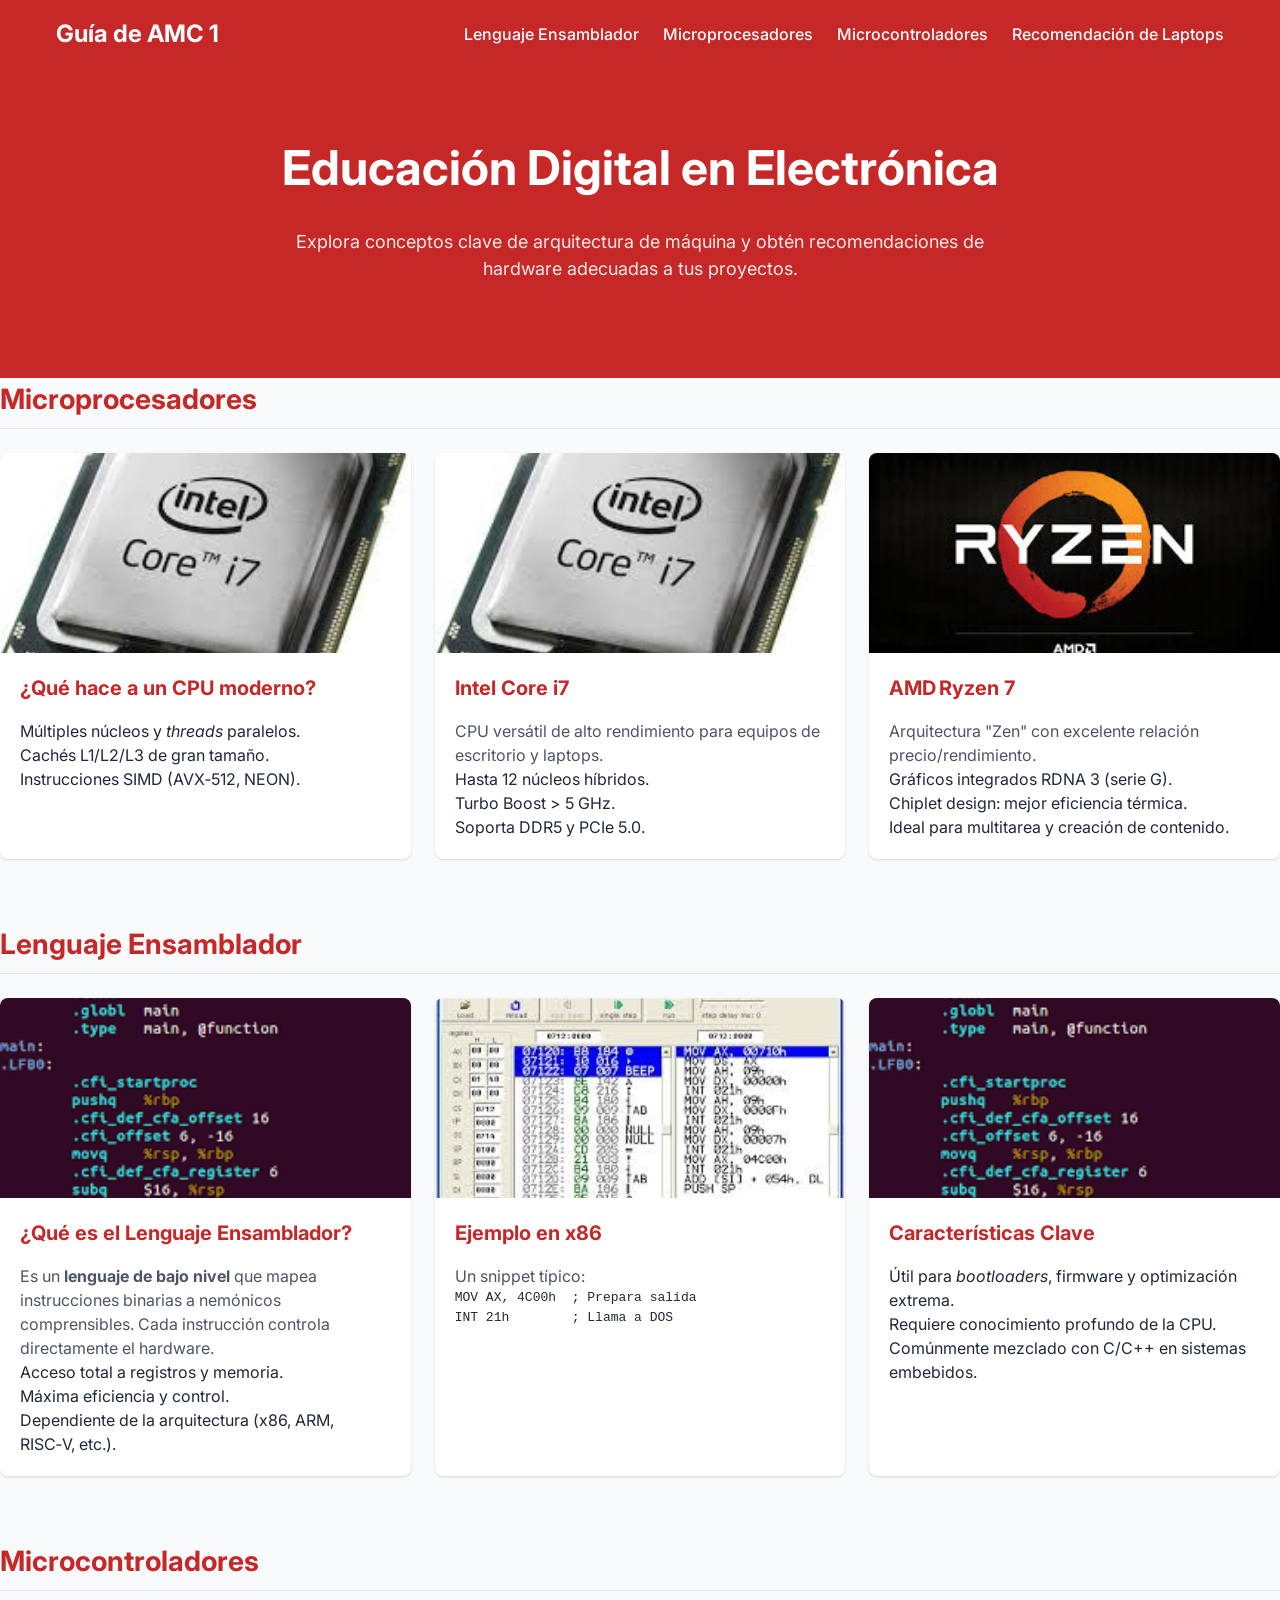
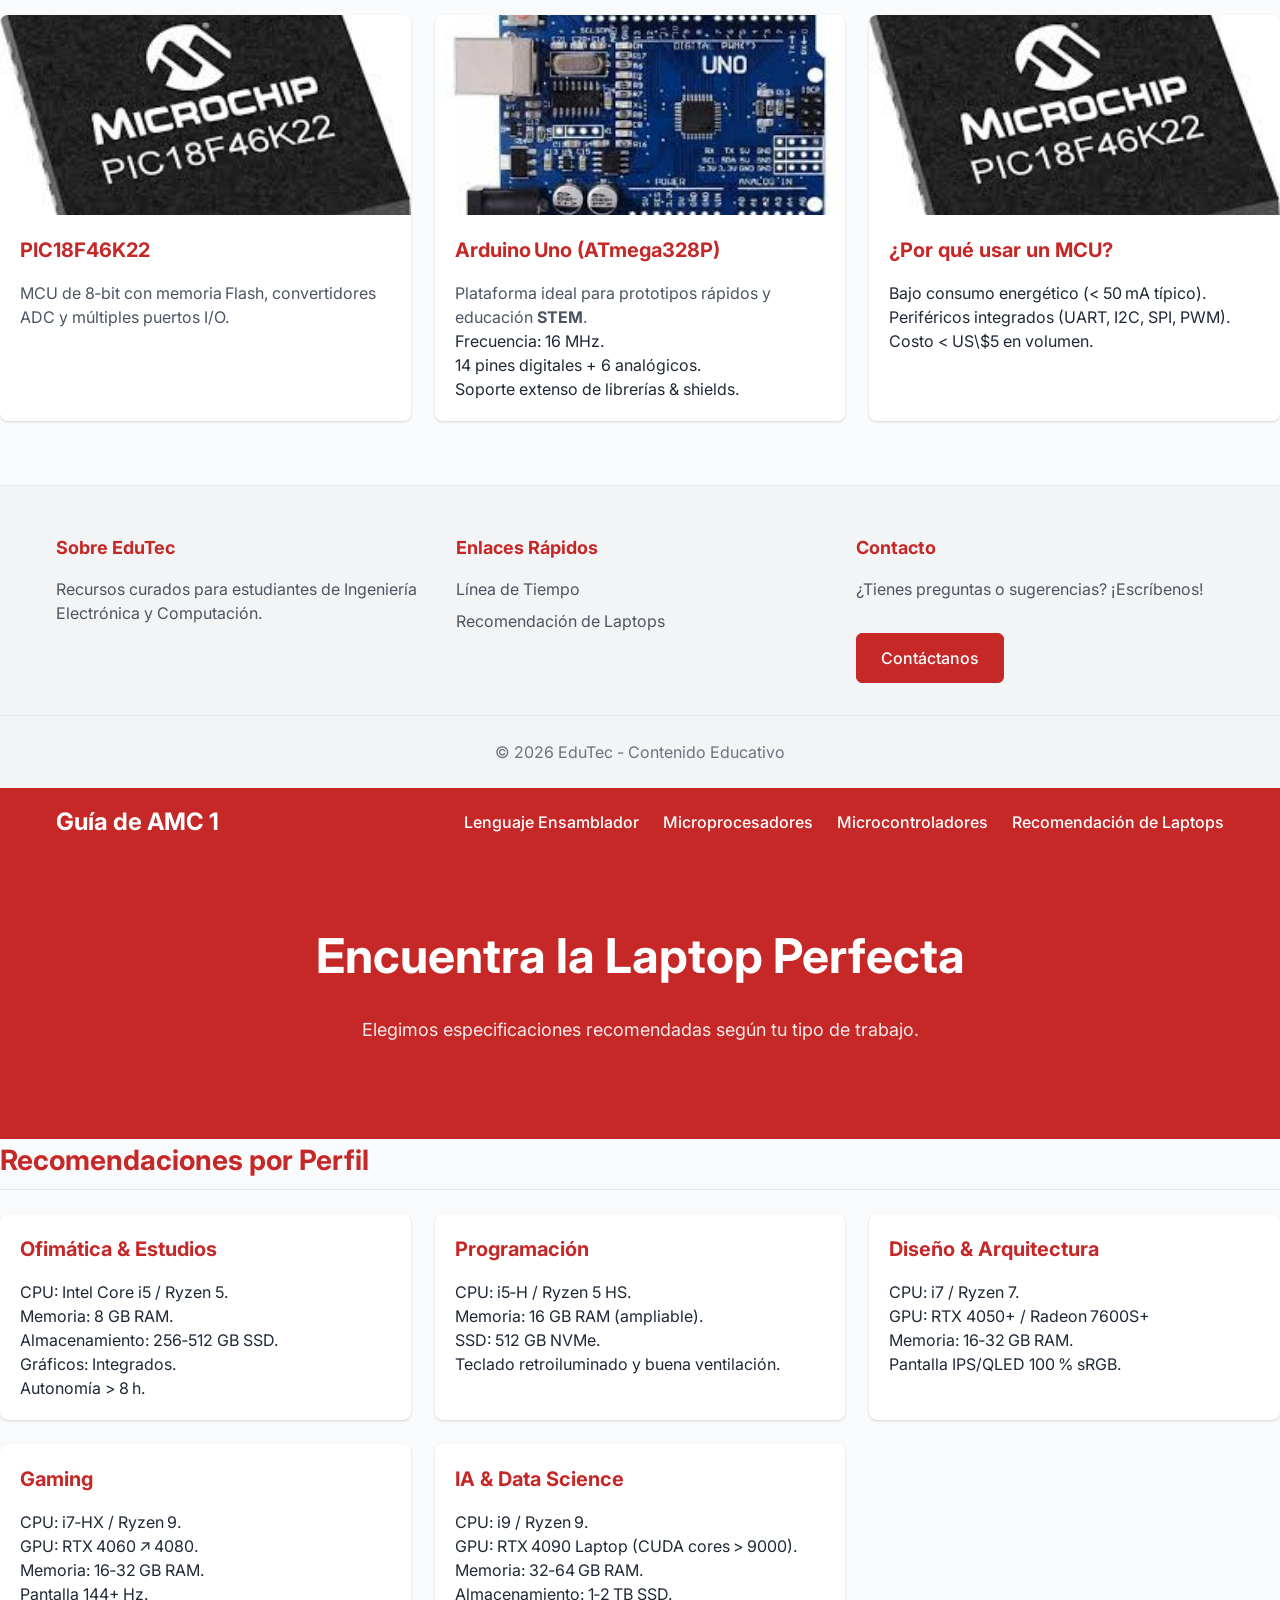
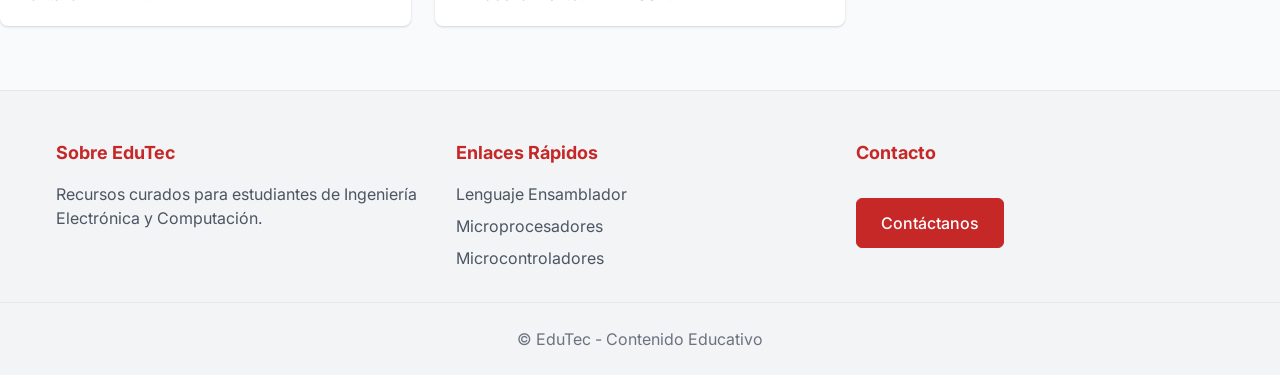
==== index.html @ 2ae64b50 "first commit" ====
<!-- FILE: index.html -->
<!DOCTYPE html>
<html lang="es">

<head>
    <meta charset="UTF-8">
    <meta name="viewport" content="width=device-width, initial-scale=1.0">
    <title>Guía de AMC 1</title>
    <link rel="stylesheet" href="styles.css">
    <link href="https://fonts.googleapis.com/css2?family=Inter:wght@400;500;600;700&display=swap" rel="stylesheet">
</head>

<body>
    <!-- Header -->
    <header id="header" class="header">
        <div class="container header-container">
            <a href="index.html" class="logo">Guía de AMC 1</a>
            <nav class="desktop-menu">
                <a href="#ensamblador" class="nav-link">Lenguaje Ensamblador</a>
                <a href="#microprocesadores" class="nav-link">Microprocesadores</a>
                <a href="#microcontroladores" class="nav-link">Microcontroladores</a>
                <a href="laptops.html" class="nav-link">Recomendación de Laptops</a>
            </nav>
            <button id="mobile-menu-btn" class="mobile-menu-btn" aria-label="Menú móvil">
                <svg width="24" height="24" viewBox="0 0 24 24" fill="none" stroke="currentColor" stroke-width="2"
                    stroke-linecap="round" stroke-linejoin="round">
                    <line x1="4" x2="20" y1="12" y2="12"></line>
                    <line x1="4" x2="20" y1="6" y2="6"></line>
                    <line x1="4" x2="20" y1="18" y2="18"></line>
                </svg>
            </button>
        </div>
        <div id="mobile-menu" class="mobile-menu">
            <a href="#ensamblador" class="mobile-nav-link">Lenguaje Ensamblador</a>
            <a href="#microprocesadores" class="mobile-nav-link">Microprocesadores</a>
            <a href="#microcontroladores" class="mobile-nav-link">Microcontroladores</a>
            <a href="laptops.html" class="mobile-nav-link">Recomendación de Laptops</a>
        </div>
    </header>

    <!-- Hero Section -->
    <section class="hero">
        <div class="hero-overlay"></div>
        <div class="container hero-content">
            <h1>Educación Digital en Electrónica</h1>
            <p>Explora conceptos clave de arquitectura de máquina y obtén recomendaciones de hardware adecuadas a tus
                proyectos.</p>
        </div>
    </section>
    
    <!-- Microprocesadores -->
    <section id="microprocesadores" class="category-section">
        <h2>Microprocesadores</h2>
        <div class="cards-grid">
            <!-- Características generales -->
            <div class="card" data-aos="fade-up">
                <div class="card-image">
                    <img src="images/inteli7.jpg" alt="Características CPU">
                </div>
                <div class="card-header">
                    <h3>¿Qué hace a un CPU moderno?</h3>
                </div>
                <div class="card-content">
                    <ul>
                        <li>Múltiples núcleos y <em>threads</em> paralelos.</li>
                        <li>Cachés L1/L2/L3 de gran tamaño.</li>
                        <li>Instrucciones SIMD (AVX‑512, NEON).</li>
                    </ul>
                </div>
            </div>
            <div class="card" data-aos="fade-up">
                <div class="card-image">
                    <img src="images/inteli7.jpg" alt="Microprocesador Intel">
                </div>
                <div class="card-header">
                    <h3>Intel Core i7</h3>
                </div>
                <div class="card-content">
                    <p>CPU versátil de alto rendimiento para equipos de escritorio y laptops.</p>
                    <ul>
                        <li>Hasta 12 núcleos híbridos.</li>
                        <li>Turbo Boost > 5&nbsp;GHz.</li>
                        <li>Soporta DDR5 y PCIe&nbsp;5.0.</li>
                    </ul>
                </div>
            </div>
            <div class="card" data-aos="fade-up">
                <div class="card-image">
                    <img src="images/amd.jpg" alt="Microprocesador AMD">
                </div>
                <div class="card-header">
                    <h3>AMD Ryzen 7</h3>
                </div>
                <div class="card-content">
                    <p>Arquitectura "Zen" con excelente relación precio/rendimiento.</p>
                    <ul>
                        <li>Gráficos integrados RDNA 3 (serie&nbsp;G).</li>
                        <li>Chiplet design: mejor eficiencia térmica.</li>
                        <li>Ideal para multitarea y creación de contenido.</li>
                    </ul>
                </div>
            </div>
        </div>
    </section>


    <!-- Lenguaje Ensamblador -->
    <section id="ensamblador" class="category-section">
        <h2>Lenguaje Ensamblador</h2>
        <div class="cards-grid">
            <!-- Definición -->
            <div class="card" data-aos="fade-up">
                <div class="card-image">
                    <img src="images/codigo.png" alt="Código ensamblador">
                </div>
                <div class="card-header">
                    <h3>¿Qué es el Lenguaje Ensamblador?</h3>
                </div>
                <div class="card-content">
                    <p>Es un <strong>lenguaje de bajo nivel</strong> que mapea instrucciones binarias a nemónicos
                        comprensibles. Cada instrucción controla directamente el hardware.</p>
                    <ul>
                        <li>Acceso total a registros y memoria.</li>
                        <li>Máxima eficiencia y control.</li>
                        <li>Dependiente de la arquitectura (x86, ARM, RISC‑V, etc.).</li>
                    </ul>
                </div>
            </div>

            <!-- Ejemplo -->
            <div class="card" data-aos="fade-up">
                <div class="card-image">
                    <img src="images/depurador.jpg" alt="Depurador ensamblador">
                </div>
                <div class="card-header">
                    <h3>Ejemplo en x86</h3>
                </div>
                <div class="card-content">
                    <p>Un snippet típico:</p>
                    <pre>
MOV AX, 4C00h  ; Prepara salida
INT 21h        ; Llama a DOS
                    </pre>
                </div>
            </div>

            <!-- Características clave -->
            <div class="card" data-aos="fade-up">
                <div class="card-image">
                    <img src="images/codigo.png" alt="Características ensamblador">
                </div>
                <div class="card-header">
                    <h3>Características Clave</h3>
                </div>
                <div class="card-content">
                    <ul>
                        <li>Útil para <em>bootloaders</em>, firmware y optimización extrema.</li>
                        <li>Requiere conocimiento profundo de la CPU.</li>
                        <li>Comúnmente mezclado con C/C++ en sistemas embebidos.</li>
                    </ul>
                </div>
            </div>
        </div>
    </section>

    <!-- Microcontroladores -->
    <section id="microcontroladores" class="category-section">
        <h2>Microcontroladores</h2>
        <div class="cards-grid">
            <div class="card" data-aos="fade-up">
                <div class="card-image">
                    <img src="images/micro.jpg" alt="Microcontrolador PIC">
                </div>
                <div class="card-header">
                    <h3>PIC18F46K22</h3>
                </div>
                <div class="card-content">
                    <p>MCU de 8‑bit con memoria Flash, convertidores ADC y múltiples puertos I/O.</p>
                </div>
            </div>
            <div class="card" data-aos="fade-up">
                <div class="card-image">
                    <img src="images/arduino.jpg" alt="Arduino Uno">
                </div>
                <div class="card-header">
                    <h3>Arduino Uno (ATmega328P)</h3>
                </div>
                <div class="card-content">
                    <p>Plataforma ideal para prototipos rápidos y educación <strong>STEM</strong>.</p>
                    <ul>
                        <li>Frecuencia: 16&nbsp;MHz.</li>
                        <li>14 pines digitales + 6 analógicos.</li>
                        <li>Soporte extenso de librerías &amp; shields.</li>
                    </ul>
                </div>
            </div>
            <!-- Resumen de características -->
            <div class="card" data-aos="fade-up">
                <div class="card-image">
                    <img src="images/micro.jpg" alt="Características MCU">
                </div>
                <div class="card-header">
                    <h3>¿Por qué usar un MCU?</h3>
                </div>
                <div class="card-content">
                    <ul>
                        <li>Bajo consumo energético (&lt; 50 mA típico).</li>
                        <li>Periféricos integrados (UART, I2C, SPI, PWM).</li>
                        <li>Costo &lt; US\$5 en volumen.</li>
                    </ul>
                </div>
            </div>
        </div>
    </section>

    <!-- Footer -->
    <footer class="footer">
        <div class="container footer-grid">
            <div class="footer-column">
                <h3>Sobre EduTec</h3>
                <p>Recursos curados para estudiantes de Ingeniería Electrónica y Computación.</p>
            </div>
            <div class="footer-column">
                <h3>Enlaces Rápidos</h3>
                <ul>
                    <li><a href="timeline.html">Línea de Tiempo</a></li>
                    <li><a href="laptops.html">Recomendación de Laptops</a></li>
                </ul>
            </div>
            <div class="footer-column">
                <h3>Contacto</h3>
                <p>¿Tienes preguntas o sugerencias? ¡Escríbenos!</p>
                <a href="mailto:contacto@edutec.com" class="btn">Contáctanos</a>
            </div>
        </div>
        <div class="footer-bottom">
            <p>&copy; <span id="current-year"></span> EduTec - Contenido Educativo</p>
        </div>
    </footer>

    <script src="script.js"></script>
</body>

</html>

<!-- FILE: laptops.html -->
<!DOCTYPE html>
<html lang="es">

<head>
    <meta charset="UTF-8">
    <meta name="viewport" content="width=device-width, initial-scale=1.0">
    <title>Recomendación de Laptops</title>
    <link rel="stylesheet" href="styles.css">
    <link href="https://fonts.googleapis.com/css2?family=Inter:wght@400;500;600;700&display=swap" rel="stylesheet">
</head>

<body>
    <!-- Header reutilizado -->
    <header id="header" class="header">
        <div class="container header-container">
            <a href="index.html" class="logo">Guía de AMC 1</a>
            <nav class="desktop-menu">
                <a href="index.html#ensamblador" class="nav-link">Lenguaje Ensamblador</a>
                <a href="index.html#microprocesadores" class="nav-link">Microprocesadores</a>
                <a href="index.html#microcontroladores" class="nav-link">Microcontroladores</a>
                <a href="laptops.html" class="nav-link active">Recomendación de Laptops</a>
            </nav>
            <button id="mobile-menu-btn" class="mobile-menu-btn" aria-label="Menú móvil">
                <svg width="24" height="24" viewBox="0 0 24 24" fill="none" stroke="currentColor" stroke-width="2"
                    stroke-linecap="round" stroke-linejoin="round">
                    <line x1="4" x2="20" y1="12" y2="12"></line>
                    <line x1="4" x2="20" y1="6" y2="6"></line>
                    <line x1="4" x2="20" y1="18" y2="18"></line>
                </svg>
            </button>
        </div>
        <div id="mobile-menu" class="mobile-menu">
            <a href="index.html#ensamblador" class="mobile-nav-link">Lenguaje Ensamblador</a>
            <a href="index.html#microprocesadores" class="mobile-nav-link">Microprocesadores</a>
            <a href="index.html#microcontroladores" class="mobile-nav-link">Microcontroladores</a>
            <a href="laptops.html" class="mobile-nav-link active">Recomendación de Laptops</a>
        </div>
    </header>

    <!-- Hero -->
    <section class="hero hero-small">
        <div class="hero-overlay"></div>
        <div class="container hero-content">
            <h1>Encuentra la Laptop Perfecta</h1>
            <p>Elegimos especificaciones recomendadas según tu tipo de trabajo.</p>
        </div>
    </section>

    <!-- Recomendaciones -->
    <section id="laptops" class="category-section">
        <h2>Recomendaciones por Perfil</h2>
        <div class="cards-grid">
            <!-- Oficina / Estudiante -->
            <div class="card" data-aos="fade-up">
                <div class="card-header">
                    <h3>Ofimática &amp; Estudios</h3>
                </div>
                <div class="card-content">
                    <ul>
                        <li>CPU: Intel Core&nbsp;i5 / Ryzen&nbsp;5.</li>
                        <li>Memoria: 8&nbsp;GB RAM.</li>
                        <li>Almacenamiento: 256‑512&nbsp;GB SSD.</li>
                        <li>Gráficos: Integrados.</li>
                        <li>Autonomía > 8 h.</li>
                    </ul>
                </div>
            </div>

            <!-- Programación -->
            <div class="card" data-aos="fade-up">
                <div class="card-header">
                    <h3>Programación</h3>
                </div>
                <div class="card-content">
                    <ul>
                        <li>CPU: i5‑H / Ryzen&nbsp;5&nbsp;HS.</li>
                        <li>Memoria: 16&nbsp;GB RAM (ampliable).</li>
                        <li>SSD: 512&nbsp;GB NVMe.</li>
                        <li>Teclado retroiluminado y buena ventilación.</li>
                    </ul>
                </div>
            </div>

            <!-- Diseño Gráfico / Arquitectura -->
            <div class="card" data-aos="fade-up">
                <div class="card-header">
                    <h3>Diseño &amp; Arquitectura</h3>
                </div>
                <div class="card-content">
                    <ul>
                        <li>CPU: i7 / Ryzen&nbsp;7.</li>
                        <li>GPU: RTX&nbsp;4050+ / Radeon 7600S+</li>
                        <li>Memoria: 16‑32 GB RAM.</li>
                        <li>Pantalla IPS/QLED 100 % sRGB.</li>
                    </ul>
                </div>
            </div>

            <!-- Gaming -->
            <div class="card" data-aos="fade-up">
                <div class="card-header">
                    <h3>Gaming</h3>
                </div>
                <div class="card-content">
                    <ul>
                        <li>CPU: i7‑HX / Ryzen 9.</li>
                        <li>GPU: RTX 4060 ↗ 4080.</li>
                        <li>Memoria: 16‑32 GB RAM.</li>
                        <li>Pantalla 144+ Hz.</li>
                    </ul>
                </div>
            </div>

            <!-- IA &amp; Ciencia de Datos -->
            <div class="card" data-aos="fade-up">
                <div class="card-header">
                    <h3>IA &amp; Data Science</h3>
                </div>
                <div class="card-content">
                    <ul>
                        <li>CPU: i9 / Ryzen 9.</li>
                        <li>GPU: RTX 4090&nbsp;Laptop (CUDA&nbsp;cores > 9000).</li>
                        <li>Memoria: 32‑64 GB RAM.</li>
                        <li>Almacenamiento: 1‑2 TB SSD.</li>
                    </ul>
                </div>
            </div>
        </div>
    </section>

    <!-- Footer reutilizado -->
    <footer class="footer">
        <div class="container footer-grid">
            <div class="footer-column">
                <h3>Sobre EduTec</h3>
                <p>Recursos curados para estudiantes de Ingeniería Electrónica y Computación.</p>
            </div>
            <div class="footer-column">
                <h3>Enlaces Rápidos</h3>
                <ul>
                    <li><a href="index.html#ensamblador">Lenguaje Ensamblador</a></li>
                    <li><a href="index.html#microprocesadores">Microprocesadores</a></li>
                    <li><a href="index.html#microcontroladores">Microcontroladores</a></li>
                </ul>
            </div>
            <div class="footer-column">
                <h3>Contacto</h3>
                <a href="mailto:contacto@edutec.com" class="btn">Contáctanos</a>
            </div>
        </div>
        <div class="footer-bottom">
            <p>&copy; <span id="current-year"></span> EduTec - Contenido Educativo</p>
        </div>
    </footer>

    <script src="script.js"></script>
</body>

</html>
---- styles.css ----
/* Base Styles */
:root {
    --red-700: #c62828;
    --red-800: #991b1b;
    --red-600: #dc2626;
    --red-500: #ef4444;
    --red-50: #fef2f2;
    --gray-50: #f9fafb;
    --gray-100: #f3f4f6;
    --gray-200: #e5e7eb;
    --gray-300: #d1d5db;
    --gray-500: #6b7280;
    --gray-600: #4b5563;
    --gray-700: #374151;
    --gray-800: #1f2937;
    --white: #ffffff;
    --shadow-sm: 0 1px 2px 0 rgba(0, 0, 0, 0.05);
    --shadow: 0 1px 3px 0 rgba(0, 0, 0, 0.1), 0 1px 2px 0 rgba(0, 0, 0, 0.06);
    --shadow-md: 0 4px 6px -1px rgba(0, 0, 0, 0.1), 0 2px 4px -1px rgba(0, 0, 0, 0.06);
    --shadow-lg: 0 10px 15px -3px rgba(0, 0, 0, 0.1), 0 4px 6px -2px rgba(0, 0, 0, 0.05);
}

* {
    margin: 0;
    padding: 0;
    box-sizing: border-box;
}

html {
    scroll-behavior: smooth;
    scroll-padding-top: 70px;
}

body {
    font-family: 'Inter', sans-serif;
    line-height: 1.5;
    color: var(--gray-800);
    background-color: var(--gray-50);
}

img {
    max-width: 100%;
    height: auto;
}

a {
    text-decoration: none;
    color: inherit;
}

ul {
    list-style: none;
}

.container {
    width: 100%;
    max-width: 1200px;
    margin: 0 auto;
    padding: 0 1rem;
}

/* Header Styles */
.header {
    position: sticky;
    top: 0;
    z-index: 100;
    background-color: var(--red-700);
    color: var(--white);
    transition: all 0.3s ease;
}

.header.scrolled {
    background-color: rgba(255, 255, 255, 0.95);
    backdrop-filter: blur(8px);
    color: var(--red-700);
    box-shadow: var(--shadow-sm);
}

.header-container {
    display: flex;
    justify-content: space-between;
    align-items: center;
    padding: 1rem;
}

.logo {
    font-size: 1.5rem;
    font-weight: 700;
}

.desktop-menu {
    display: none;
}

.nav-link {
    margin-left: 1.5rem;
    font-weight: 500;
    transition: opacity 0.2s ease;
}

.nav-link:hover {
    opacity: 0.8;
    text-decoration: underline;
}

.mobile-menu-btn {
    background: none;
    border: none;
    color: inherit;
    cursor: pointer;
    padding: 0.5rem;
    display: flex;
    align-items: center;
    justify-content: center;
}

.mobile-menu {
    display: none;
    position: absolute;
    top: 100%;
    left: 0;
    right: 0;
    background-color: var(--white);
    box-shadow: var(--shadow-md);
    padding: 1rem;
    flex-direction: column;
}

.mobile-menu.active {
    display: flex;
}

.mobile-nav-link {
    color: var(--red-700);
    padding: 0.75rem 1rem;
    display: block;
    border-radius: 0.375rem;
    transition: background-color 0.2s ease;
}

.mobile-nav-link:hover {
    background-color: var(--red-50);
}

/* Hero Section */
.hero {
    position: relative;
    background-color: var(--red-700);
    color: var(--white);
    padding: 4rem 0;
    text-align: center;
}

.hero-overlay {
    position: absolute;
    top: 0;
    left: 0;
    right: 0;
    bottom: 0;
    background-image: url('https://upload.wikimedia.org/wikipedia/commons/5/5c/Assembler_programming.png');
    background-size: cover;
    background-position: center;
    opacity: 0.1;
}

.hero-content {
    position: relative;
    z-index: 1;
    max-width: 800px;
    margin: 0 auto;
    padding: 0 1rem;
}

.hero h1 {
    font-size: 2rem;
    margin-bottom: 1.5rem;
    font-weight: 700;
}

.hero p {
    font-size: 1.125rem;
    margin-bottom: 2rem;
    opacity: 0.9;
}

.btn {
    display: inline-block;
    background-color: rgba(255, 255, 255, 0.1);
    color: var(--white);
    border: 1px solid var(--white);
    padding: 0.75rem 1.5rem;
    border-radius: 0.375rem;
    font-weight: 500;
    transition: background-color 0.2s ease;
}

.btn:hover {
    background-color: rgba(255, 255, 255, 0.2);
}

/* Main Content */
.main-content {
    padding: 3rem 0;
}

.category-section {
    margin-bottom: 4rem;
    scroll-margin-top: 5rem;
}

.category-section h2 {
    font-size: 1.75rem;
    color: var(--red-700);
    margin-bottom: 1.5rem;
    padding-bottom: 0.5rem;
    border-bottom: 1px solid var(--gray-200);
}

.cards-grid {
    display: grid;
    grid-template-columns: 1fr;
    gap: 1.5rem;
}

.card {
    background-color: var(--white);
    border-radius: 0.5rem;
    overflow: hidden;
    box-shadow: var(--shadow);
    transition: box-shadow 0.3s ease, transform 0.3s ease;
    opacity: 0;
    transform: translateY(20px);
}

.card.visible {
    opacity: 1;
    transform: translateY(0);
}

.card:hover {
    box-shadow: var(--shadow-lg);
}

.card-image {
    position: relative;
    height: 200px;
    overflow: hidden;
}

.card-image img {
    width: 100%;
    height: 100%;
    object-fit: cover;
    transition: transform 0.3s ease;
}

.card:hover .card-image img {
    transform: scale(1.05);
}

.card-header {
    padding: 1.25rem 1.25rem 0.5rem;
}

.card-header h3 {
    font-size: 1.25rem;
    color: var(--red-700);
    margin: 0;
}

.card-content {
    padding: 0.5rem 1.25rem 1.25rem;
}

.card-content p {
    color: var(--gray-600);
    margin: 0;
}

/* Footer */
.footer {
    background-color: var(--gray-100);
    border-top: 1px solid var(--gray-200);
    padding: 3rem 0 1.5rem;
}

.footer-grid {
    display: grid;
    grid-template-columns: 1fr;
    gap: 2rem;
}

.footer-column h3 {
    font-size: 1.125rem;
    color: var(--red-700);
    margin-bottom: 1rem;
}

.footer-column p {
    color: var(--gray-600);
    margin-bottom: 1rem;
}

.footer-column ul {
    display: flex;
    flex-direction: column;
    gap: 0.5rem;
}

.footer-column ul a {
    color: var(--gray-600);
    transition: color 0.2s ease;
}

.footer-column ul a:hover {
    color: var(--red-700);
}

.footer-column .btn {
    background-color: var(--red-700);
    border-color: var(--red-700);
    color: var(--white);
    margin-top: 1rem;
}

.footer-column .btn:hover {
    background-color: var(--red-800);
}

.footer-bottom {
    margin-top: 2rem;
    padding-top: 1.5rem;
    border-top: 1px solid var(--gray-200);
    text-align: center;
    color: var(--gray-500);
}

/* Responsive Styles */
@media (min-width: 768px) {
    .desktop-menu {
        display: flex;
    }
    
    .mobile-menu-btn {
        display: none;
    }
    
    .hero h1 {
        font-size: 3rem;
    }
    
    .cards-grid {
        grid-template-columns: repeat(2, 1fr);
    }
    
    .footer-grid {
        grid-template-columns: repeat(3, 1fr);
    }
}

@media (min-width: 1024px) {
    .cards-grid {
        grid-template-columns: repeat(3, 1fr);
    }
}
---- styles.css ----
/* Base Styles */
:root {
    --red-700: #c62828;
    --red-800: #991b1b;
    --red-600: #dc2626;
    --red-500: #ef4444;
    --red-50: #fef2f2;
    --gray-50: #f9fafb;
    --gray-100: #f3f4f6;
    --gray-200: #e5e7eb;
    --gray-300: #d1d5db;
    --gray-500: #6b7280;
    --gray-600: #4b5563;
    --gray-700: #374151;
    --gray-800: #1f2937;
    --white: #ffffff;
    --shadow-sm: 0 1px 2px 0 rgba(0, 0, 0, 0.05);
    --shadow: 0 1px 3px 0 rgba(0, 0, 0, 0.1), 0 1px 2px 0 rgba(0, 0, 0, 0.06);
    --shadow-md: 0 4px 6px -1px rgba(0, 0, 0, 0.1), 0 2px 4px -1px rgba(0, 0, 0, 0.06);
    --shadow-lg: 0 10px 15px -3px rgba(0, 0, 0, 0.1), 0 4px 6px -2px rgba(0, 0, 0, 0.05);
}

* {
    margin: 0;
    padding: 0;
    box-sizing: border-box;
}

html {
    scroll-behavior: smooth;
    scroll-padding-top: 70px;
}

body {
    font-family: 'Inter', sans-serif;
    line-height: 1.5;
    color: var(--gray-800);
    background-color: var(--gray-50);
}

img {
    max-width: 100%;
    height: auto;
}

a {
    text-decoration: none;
    color: inherit;
}

ul {
    list-style: none;
}

.container {
    width: 100%;
    max-width: 1200px;
    margin: 0 auto;
    padding: 0 1rem;
}

/* Header Styles */
.header {
    position: sticky;
    top: 0;
    z-index: 100;
    background-color: var(--red-700);
    color: var(--white);
    transition: all 0.3s ease;
}

.header.scrolled {
    background-color: rgba(255, 255, 255, 0.95);
    backdrop-filter: blur(8px);
    color: var(--red-700);
    box-shadow: var(--shadow-sm);
}

.header-container {
    display: flex;
    justify-content: space-between;
    align-items: center;
    padding: 1rem;
}

.logo {
    font-size: 1.5rem;
    font-weight: 700;
}

.desktop-menu {
    display: none;
}

.nav-link {
    margin-left: 1.5rem;
    font-weight: 500;
    transition: opacity 0.2s ease;
}

.nav-link:hover {
    opacity: 0.8;
    text-decoration: underline;
}

.mobile-menu-btn {
    background: none;
    border: none;
    color: inherit;
    cursor: pointer;
    padding: 0.5rem;
    display: flex;
    align-items: center;
    justify-content: center;
}

.mobile-menu {
    display: none;
    position: absolute;
    top: 100%;
    left: 0;
    right: 0;
    background-color: var(--white);
    box-shadow: var(--shadow-md);
    padding: 1rem;
    flex-direction: column;
}

.mobile-menu.active {
    display: flex;
}

.mobile-nav-link {
    color: var(--red-700);
    padding: 0.75rem 1rem;
    display: block;
    border-radius: 0.375rem;
    transition: background-color 0.2s ease;
}

.mobile-nav-link:hover {
    background-color: var(--red-50);
}

/* Hero Section */
.hero {
    position: relative;
    background-color: var(--red-700);
    color: var(--white);
    padding: 4rem 0;
    text-align: center;
}

.hero-overlay {
    position: absolute;
    top: 0;
    left: 0;
    right: 0;
    bottom: 0;
    background-image: url('https://upload.wikimedia.org/wikipedia/commons/5/5c/Assembler_programming.png');
    background-size: cover;
    background-position: center;
    opacity: 0.1;
}

.hero-content {
    position: relative;
    z-index: 1;
    max-width: 800px;
    margin: 0 auto;
    padding: 0 1rem;
}

.hero h1 {
    font-size: 2rem;
    margin-bottom: 1.5rem;
    font-weight: 700;
}

.hero p {
    font-size: 1.125rem;
    margin-bottom: 2rem;
    opacity: 0.9;
}

.btn {
    display: inline-block;
    background-color: rgba(255, 255, 255, 0.1);
    color: var(--white);
    border: 1px solid var(--white);
    padding: 0.75rem 1.5rem;
    border-radius: 0.375rem;
    font-weight: 500;
    transition: background-color 0.2s ease;
}

.btn:hover {
    background-color: rgba(255, 255, 255, 0.2);
}

/* Main Content */
.main-content {
    padding: 3rem 0;
}

.category-section {
    margin-bottom: 4rem;
    scroll-margin-top: 5rem;
}

.category-section h2 {
    font-size: 1.75rem;
    color: var(--red-700);
    margin-bottom: 1.5rem;
    padding-bottom: 0.5rem;
    border-bottom: 1px solid var(--gray-200);
}

.cards-grid {
    display: grid;
    grid-template-columns: 1fr;
    gap: 1.5rem;
}

.card {
    background-color: var(--white);
    border-radius: 0.5rem;
    overflow: hidden;
    box-shadow: var(--shadow);
    transition: box-shadow 0.3s ease, transform 0.3s ease;
    opacity: 0;
    transform: translateY(20px);
}

.card.visible {
    opacity: 1;
    transform: translateY(0);
}

.card:hover {
    box-shadow: var(--shadow-lg);
}

.card-image {
    position: relative;
    height: 200px;
    overflow: hidden;
}

.card-image img {
    width: 100%;
    height: 100%;
    object-fit: cover;
    transition: transform 0.3s ease;
}

.card:hover .card-image img {
    transform: scale(1.05);
}

.card-header {
    padding: 1.25rem 1.25rem 0.5rem;
}

.card-header h3 {
    font-size: 1.25rem;
    color: var(--red-700);
    margin: 0;
}

.card-content {
    padding: 0.5rem 1.25rem 1.25rem;
}

.card-content p {
    color: var(--gray-600);
    margin: 0;
}

/* Footer */
.footer {
    background-color: var(--gray-100);
    border-top: 1px solid var(--gray-200);
    padding: 3rem 0 1.5rem;
}

.footer-grid {
    display: grid;
    grid-template-columns: 1fr;
    gap: 2rem;
}

.footer-column h3 {
    font-size: 1.125rem;
    color: var(--red-700);
    margin-bottom: 1rem;
}

.footer-column p {
    color: var(--gray-600);
    margin-bottom: 1rem;
}

.footer-column ul {
    display: flex;
    flex-direction: column;
    gap: 0.5rem;
}

.footer-column ul a {
    color: var(--gray-600);
    transition: color 0.2s ease;
}

.footer-column ul a:hover {
    color: var(--red-700);
}

.footer-column .btn {
    background-color: var(--red-700);
    border-color: var(--red-700);
    color: var(--white);
    margin-top: 1rem;
}

.footer-column .btn:hover {
    background-color: var(--red-800);
}

.footer-bottom {
    margin-top: 2rem;
    padding-top: 1.5rem;
    border-top: 1px solid var(--gray-200);
    text-align: center;
    color: var(--gray-500);
}

/* Responsive Styles */
@media (min-width: 768px) {
    .desktop-menu {
        display: flex;
    }
    
    .mobile-menu-btn {
        display: none;
    }
    
    .hero h1 {
        font-size: 3rem;
    }
    
    .cards-grid {
        grid-template-columns: repeat(2, 1fr);
    }
    
    .footer-grid {
        grid-template-columns: repeat(3, 1fr);
    }
}

@media (min-width: 1024px) {
    .cards-grid {
        grid-template-columns: repeat(3, 1fr);
    }
}
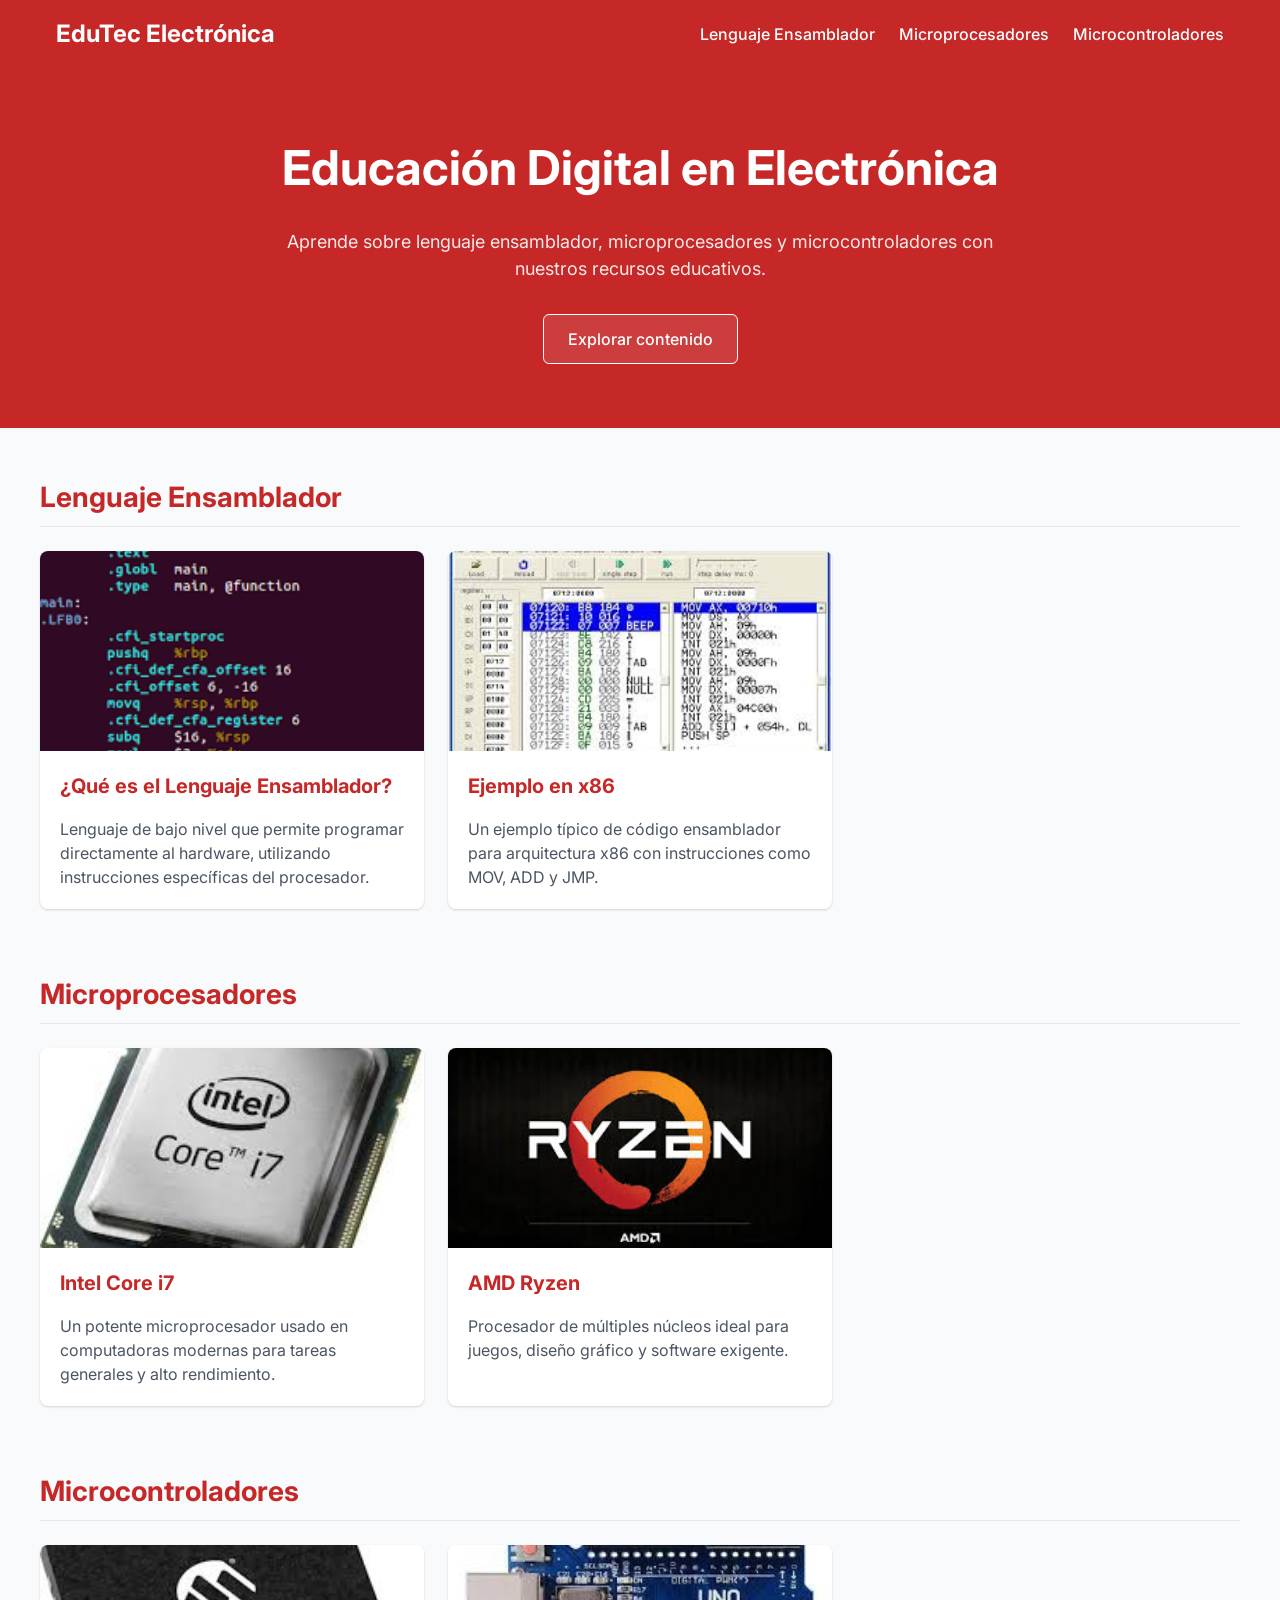
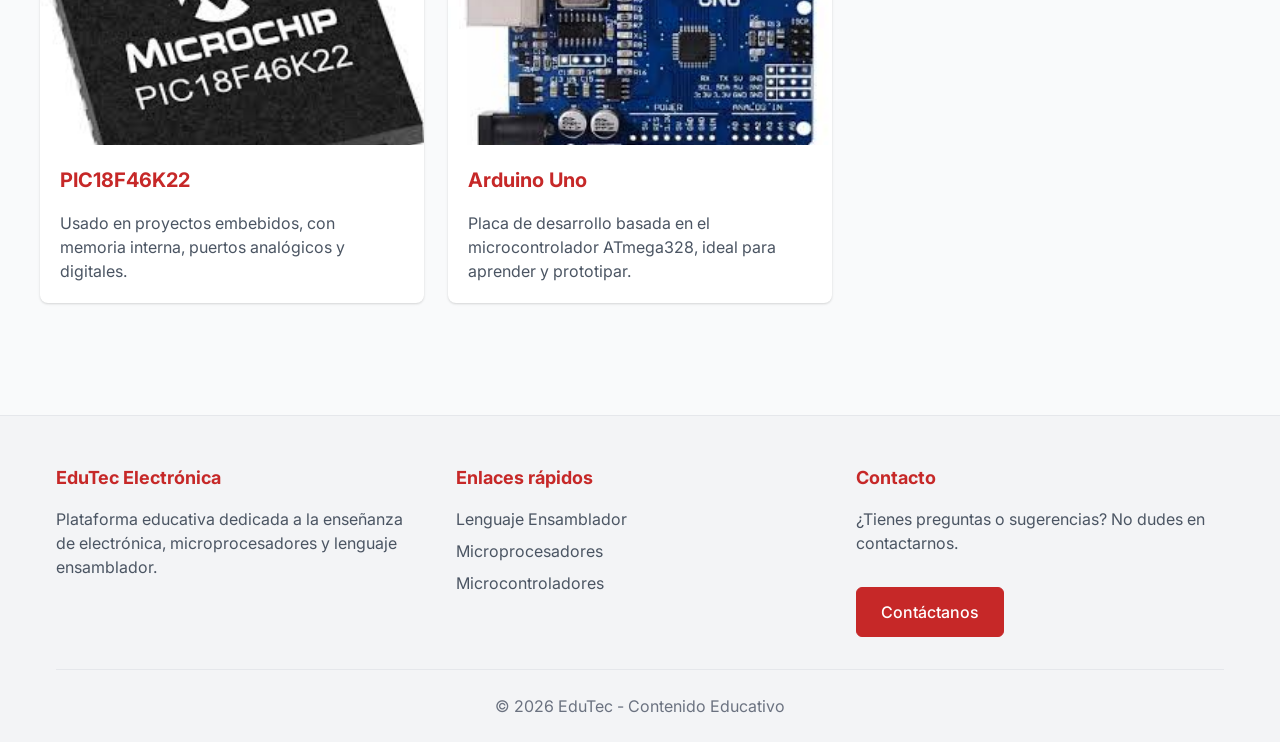
==== commit f5e841b4: "Primer commit en la rama kevin" ====
--- a/index.html
+++ b/index.html
@@ -1,29 +1,24 @@
-<!-- FILE: index.html -->
 <!DOCTYPE html>
 <html lang="es">
-
 <head>
     <meta charset="UTF-8">
     <meta name="viewport" content="width=device-width, initial-scale=1.0">
-    <title>Guía de AMC 1</title>
+    <title>EduTec Electrónica - Educación Digital</title>
     <link rel="stylesheet" href="styles.css">
     <link href="https://fonts.googleapis.com/css2?family=Inter:wght@400;500;600;700&display=swap" rel="stylesheet">
 </head>
-
 <body>
     <!-- Header -->
     <header id="header" class="header">
         <div class="container header-container">
-            <a href="index.html" class="logo">Guía de AMC 1</a>
+            <a href="index.html" class="logo">EduTec Electrónica</a>
             <nav class="desktop-menu">
                 <a href="#ensamblador" class="nav-link">Lenguaje Ensamblador</a>
-                <a href="#microprocesadores" class="nav-link">Microprocesadores</a>
+                <a href="timeline.html" class="nav-link">Microprocesadores</a>
                 <a href="#microcontroladores" class="nav-link">Microcontroladores</a>
-                <a href="laptops.html" class="nav-link">Recomendación de Laptops</a>
             </nav>
-            <button id="mobile-menu-btn" class="mobile-menu-btn" aria-label="Menú móvil">
-                <svg width="24" height="24" viewBox="0 0 24 24" fill="none" stroke="currentColor" stroke-width="2"
-                    stroke-linecap="round" stroke-linejoin="round">
+            <button id="mobile-menu-btn" class="mobile-menu-btn" aria-label="Menú de navegación">
+                <svg xmlns="http://www.w3.org/2000/svg" width="24" height="24" viewBox="0 0 24 24" fill="none" stroke="currentColor" stroke-width="2" stroke-linecap="round" stroke-linejoin="round">
                     <line x1="4" x2="20" y1="12" y2="12"></line>
                     <line x1="4" x2="20" y1="6" y2="6"></line>
                     <line x1="4" x2="20" y1="18" y2="18"></line>
@@ -34,7 +29,6 @@
             <a href="#ensamblador" class="mobile-nav-link">Lenguaje Ensamblador</a>
             <a href="#microprocesadores" class="mobile-nav-link">Microprocesadores</a>
             <a href="#microcontroladores" class="mobile-nav-link">Microcontroladores</a>
-            <a href="laptops.html" class="mobile-nav-link">Recomendación de Laptops</a>
         </div>
     </header>
 
@@ -43,363 +37,128 @@
         <div class="hero-overlay"></div>
         <div class="container hero-content">
             <h1>Educación Digital en Electrónica</h1>
-            <p>Explora conceptos clave de arquitectura de máquina y obtén recomendaciones de hardware adecuadas a tus
-                proyectos.</p>
-        </div>
-    </section>
-    
-    <!-- Microprocesadores -->
-    <section id="microprocesadores" class="category-section">
-        <h2>Microprocesadores</h2>
-        <div class="cards-grid">
-            <!-- Características generales -->
-            <div class="card" data-aos="fade-up">
-                <div class="card-image">
-                    <img src="images/inteli7.jpg" alt="Características CPU">
-                </div>
-                <div class="card-header">
-                    <h3>¿Qué hace a un CPU moderno?</h3>
-                </div>
-                <div class="card-content">
-                    <ul>
-                        <li>Múltiples núcleos y <em>threads</em> paralelos.</li>
-                        <li>Cachés L1/L2/L3 de gran tamaño.</li>
-                        <li>Instrucciones SIMD (AVX‑512, NEON).</li>
-                    </ul>
-                </div>
-            </div>
-            <div class="card" data-aos="fade-up">
-                <div class="card-image">
-                    <img src="images/inteli7.jpg" alt="Microprocesador Intel">
-                </div>
-                <div class="card-header">
-                    <h3>Intel Core i7</h3>
-                </div>
-                <div class="card-content">
-                    <p>CPU versátil de alto rendimiento para equipos de escritorio y laptops.</p>
-                    <ul>
-                        <li>Hasta 12 núcleos híbridos.</li>
-                        <li>Turbo Boost > 5&nbsp;GHz.</li>
-                        <li>Soporta DDR5 y PCIe&nbsp;5.0.</li>
-                    </ul>
-                </div>
-            </div>
-            <div class="card" data-aos="fade-up">
-                <div class="card-image">
-                    <img src="images/amd.jpg" alt="Microprocesador AMD">
-                </div>
-                <div class="card-header">
-                    <h3>AMD Ryzen 7</h3>
-                </div>
-                <div class="card-content">
-                    <p>Arquitectura "Zen" con excelente relación precio/rendimiento.</p>
-                    <ul>
-                        <li>Gráficos integrados RDNA 3 (serie&nbsp;G).</li>
-                        <li>Chiplet design: mejor eficiencia térmica.</li>
-                        <li>Ideal para multitarea y creación de contenido.</li>
-                    </ul>
-                </div>
-            </div>
+            <p>Aprende sobre lenguaje ensamblador, microprocesadores y microcontroladores con nuestros recursos educativos.</p>
+            <a href="#ensamblador" class="btn">Explorar contenido</a>
         </div>
     </section>
 
-
-    <!-- Lenguaje Ensamblador -->
-    <section id="ensamblador" class="category-section">
-        <h2>Lenguaje Ensamblador</h2>
-        <div class="cards-grid">
-            <!-- Definición -->
-            <div class="card" data-aos="fade-up">
-                <div class="card-image">
-                    <img src="images/codigo.png" alt="Código ensamblador">
+    <main class="container main-content">
+        <!-- Lenguaje Ensamblador Section -->
+        <section id="ensamblador" class="category-section">
+            <h2>Lenguaje Ensamblador</h2>
+            <div class="cards-grid">
+                <div class="card" data-aos="fade-up">
+                    <div class="card-image">
+                        <img src="images/codigo.png" alt="Código ensamblador">
+                    </div>
+                    <div class="card-header">
+                        <h3>¿Qué es el Lenguaje Ensamblador?</h3>
+                    </div>
+                    <div class="card-content">
+                        <p>Lenguaje de bajo nivel que permite programar directamente al hardware, utilizando instrucciones específicas del procesador.</p>
+                    </div>
                 </div>
-                <div class="card-header">
-                    <h3>¿Qué es el Lenguaje Ensamblador?</h3>
-                </div>
-                <div class="card-content">
-                    <p>Es un <strong>lenguaje de bajo nivel</strong> que mapea instrucciones binarias a nemónicos
-                        comprensibles. Cada instrucción controla directamente el hardware.</p>
-                    <ul>
-                        <li>Acceso total a registros y memoria.</li>
-                        <li>Máxima eficiencia y control.</li>
-                        <li>Dependiente de la arquitectura (x86, ARM, RISC‑V, etc.).</li>
-                    </ul>
+                <div class="card" data-aos="fade-up">
+                    <div class="card-image">
+                        <img src="images/depurador.jpg" alt="Depurador ensamblador">
+                    </div>
+                    <div class="card-header">
+                        <h3>Ejemplo en x86</h3>
+                    </div>
+                    <div class="card-content">
+                        <p>Un ejemplo típico de código ensamblador para arquitectura x86 con instrucciones como MOV, ADD y JMP.</p>
+                    </div>
                 </div>
             </div>
+        </section>
 
-            <!-- Ejemplo -->
-            <div class="card" data-aos="fade-up">
-                <div class="card-image">
-                    <img src="images/depurador.jpg" alt="Depurador ensamblador">
+        <!-- Microprocesadores Section -->
+        <section id="microprocesadores" class="category-section">
+            <h2>Microprocesadores</h2>
+            <div class="cards-grid">
+                <div class="card" data-aos="fade-up">
+                    <div class="card-image">
+                        <img src="images/inteli7.jpg" alt="Microprocesador Intel">
+                    </div>
+                    <div class="card-header">
+                        <h3>Intel Core i7</h3>
+                    </div>
+                    <div class="card-content">
+                        <p>Un potente microprocesador usado en computadoras modernas para tareas generales y alto rendimiento.</p>
+                    </div>
                 </div>
-                <div class="card-header">
-                    <h3>Ejemplo en x86</h3>
-                </div>
-                <div class="card-content">
-                    <p>Un snippet típico:</p>
-                    <pre>
-MOV AX, 4C00h  ; Prepara salida
-INT 21h        ; Llama a DOS
-                    </pre>
+                <div class="card" data-aos="fade-up">
+                    <div class="card-image">
+                        <img src="images/amd.jpg" alt="Microprocesador AMD">
+                    </div>
+                    <div class="card-header">
+                        <h3>AMD Ryzen</h3>
+                    </div>
+                    <div class="card-content">
+                        <p>Procesador de múltiples núcleos ideal para juegos, diseño gráfico y software exigente.</p>
+                    </div>
                 </div>
             </div>
+        </section>
 
-            <!-- Características clave -->
-            <div class="card" data-aos="fade-up">
-                <div class="card-image">
-                    <img src="images/codigo.png" alt="Características ensamblador">
+        <!-- Microcontroladores Section -->
+        <section id="microcontroladores" class="category-section">
+            <h2>Microcontroladores</h2>
+            <div class="cards-grid">
+                <div class="card" data-aos="fade-up">
+                    <div class="card-image">
+                        <img src="images/micro.jpg" alt="Microcontrolador PIC">
+                    </div>
+                    <div class="card-header">
+                        <h3>PIC18F46K22</h3>
+                    </div>
+                    <div class="card-content">
+                        <p>Usado en proyectos embebidos, con memoria interna, puertos analógicos y digitales.</p>
+                    </div>
                 </div>
-                <div class="card-header">
-                    <h3>Características Clave</h3>
-                </div>
-                <div class="card-content">
-                    <ul>
-                        <li>Útil para <em>bootloaders</em>, firmware y optimización extrema.</li>
-                        <li>Requiere conocimiento profundo de la CPU.</li>
-                        <li>Comúnmente mezclado con C/C++ en sistemas embebidos.</li>
-                    </ul>
+                <div class="card" data-aos="fade-up">
+                    <div class="card-image">
+                        <img src="images/arduino.jpg" alt="Arduino Uno">
+                    </div>
+                    <div class="card-header">
+                        <h3>Arduino Uno</h3>
+                    </div>
+                    <div class="card-content">
+                        <p>Placa de desarrollo basada en el microcontrolador ATmega328, ideal para aprender y prototipar.</p>
+                    </div>
                 </div>
             </div>
-        </div>
-    </section>
-
-    <!-- Microcontroladores -->
-    <section id="microcontroladores" class="category-section">
-        <h2>Microcontroladores</h2>
-        <div class="cards-grid">
-            <div class="card" data-aos="fade-up">
-                <div class="card-image">
-                    <img src="images/micro.jpg" alt="Microcontrolador PIC">
-                </div>
-                <div class="card-header">
-                    <h3>PIC18F46K22</h3>
-                </div>
-                <div class="card-content">
-                    <p>MCU de 8‑bit con memoria Flash, convertidores ADC y múltiples puertos I/O.</p>
-                </div>
-            </div>
-            <div class="card" data-aos="fade-up">
-                <div class="card-image">
-                    <img src="images/arduino.jpg" alt="Arduino Uno">
-                </div>
-                <div class="card-header">
-                    <h3>Arduino Uno (ATmega328P)</h3>
-                </div>
-                <div class="card-content">
-                    <p>Plataforma ideal para prototipos rápidos y educación <strong>STEM</strong>.</p>
-                    <ul>
-                        <li>Frecuencia: 16&nbsp;MHz.</li>
-                        <li>14 pines digitales + 6 analógicos.</li>
-                        <li>Soporte extenso de librerías &amp; shields.</li>
-                    </ul>
-                </div>
-            </div>
-            <!-- Resumen de características -->
-            <div class="card" data-aos="fade-up">
-                <div class="card-image">
-                    <img src="images/micro.jpg" alt="Características MCU">
-                </div>
-                <div class="card-header">
-                    <h3>¿Por qué usar un MCU?</h3>
-                </div>
-                <div class="card-content">
-                    <ul>
-                        <li>Bajo consumo energético (&lt; 50 mA típico).</li>
-                        <li>Periféricos integrados (UART, I2C, SPI, PWM).</li>
-                        <li>Costo &lt; US\$5 en volumen.</li>
-                    </ul>
-                </div>
-            </div>
-        </div>
-    </section>
+        </section>
+    </main>
 
     <!-- Footer -->
     <footer class="footer">
-        <div class="container footer-grid">
-            <div class="footer-column">
-                <h3>Sobre EduTec</h3>
-                <p>Recursos curados para estudiantes de Ingeniería Electrónica y Computación.</p>
+        <div class="container">
+            <div class="footer-grid">
+                <div class="footer-column">
+                    <h3>EduTec Electrónica</h3>
+                    <p>Plataforma educativa dedicada a la enseñanza de electrónica, microprocesadores y lenguaje ensamblador.</p>
+                </div>
+                <div class="footer-column">
+                    <h3>Enlaces rápidos</h3>
+                    <ul>
+                        <li><a href="#ensamblador">Lenguaje Ensamblador</a></li>
+                        <li><a href="#microprocesadores">Microprocesadores</a></li>
+                        <li><a href="#microcontroladores">Microcontroladores</a></li>
+                    </ul>
+                </div>
+                <div class="footer-column">
+                    <h3>Contacto</h3>
+                    <p>¿Tienes preguntas o sugerencias? No dudes en contactarnos.</p>
+                    <a href="mailto:contacto@edutec.com" class="btn">Contáctanos</a>
+                </div>
             </div>
-            <div class="footer-column">
-                <h3>Enlaces Rápidos</h3>
-                <ul>
-                    <li><a href="timeline.html">Línea de Tiempo</a></li>
-                    <li><a href="laptops.html">Recomendación de Laptops</a></li>
-                </ul>
+            <div class="footer-bottom">
+                <p>&copy; <span id="current-year"></span> EduTec - Contenido Educativo</p>
             </div>
-            <div class="footer-column">
-                <h3>Contacto</h3>
-                <p>¿Tienes preguntas o sugerencias? ¡Escríbenos!</p>
-                <a href="mailto:contacto@edutec.com" class="btn">Contáctanos</a>
-            </div>
-        </div>
-        <div class="footer-bottom">
-            <p>&copy; <span id="current-year"></span> EduTec - Contenido Educativo</p>
         </div>
     </footer>
 
     <script src="script.js"></script>
 </body>
-
-</html>
-
-<!-- FILE: laptops.html -->
-<!DOCTYPE html>
-<html lang="es">
-
-<head>
-    <meta charset="UTF-8">
-    <meta name="viewport" content="width=device-width, initial-scale=1.0">
-    <title>Recomendación de Laptops</title>
-    <link rel="stylesheet" href="styles.css">
-    <link href="https://fonts.googleapis.com/css2?family=Inter:wght@400;500;600;700&display=swap" rel="stylesheet">
-</head>
-
-<body>
-    <!-- Header reutilizado -->
-    <header id="header" class="header">
-        <div class="container header-container">
-            <a href="index.html" class="logo">Guía de AMC 1</a>
-            <nav class="desktop-menu">
-                <a href="index.html#ensamblador" class="nav-link">Lenguaje Ensamblador</a>
-                <a href="index.html#microprocesadores" class="nav-link">Microprocesadores</a>
-                <a href="index.html#microcontroladores" class="nav-link">Microcontroladores</a>
-                <a href="laptops.html" class="nav-link active">Recomendación de Laptops</a>
-            </nav>
-            <button id="mobile-menu-btn" class="mobile-menu-btn" aria-label="Menú móvil">
-                <svg width="24" height="24" viewBox="0 0 24 24" fill="none" stroke="currentColor" stroke-width="2"
-                    stroke-linecap="round" stroke-linejoin="round">
-                    <line x1="4" x2="20" y1="12" y2="12"></line>
-                    <line x1="4" x2="20" y1="6" y2="6"></line>
-                    <line x1="4" x2="20" y1="18" y2="18"></line>
-                </svg>
-            </button>
-        </div>
-        <div id="mobile-menu" class="mobile-menu">
-            <a href="index.html#ensamblador" class="mobile-nav-link">Lenguaje Ensamblador</a>
-            <a href="index.html#microprocesadores" class="mobile-nav-link">Microprocesadores</a>
-            <a href="index.html#microcontroladores" class="mobile-nav-link">Microcontroladores</a>
-            <a href="laptops.html" class="mobile-nav-link active">Recomendación de Laptops</a>
-        </div>
-    </header>
-
-    <!-- Hero -->
-    <section class="hero hero-small">
-        <div class="hero-overlay"></div>
-        <div class="container hero-content">
-            <h1>Encuentra la Laptop Perfecta</h1>
-            <p>Elegimos especificaciones recomendadas según tu tipo de trabajo.</p>
-        </div>
-    </section>
-
-    <!-- Recomendaciones -->
-    <section id="laptops" class="category-section">
-        <h2>Recomendaciones por Perfil</h2>
-        <div class="cards-grid">
-            <!-- Oficina / Estudiante -->
-            <div class="card" data-aos="fade-up">
-                <div class="card-header">
-                    <h3>Ofimática &amp; Estudios</h3>
-                </div>
-                <div class="card-content">
-                    <ul>
-                        <li>CPU: Intel Core&nbsp;i5 / Ryzen&nbsp;5.</li>
-                        <li>Memoria: 8&nbsp;GB RAM.</li>
-                        <li>Almacenamiento: 256‑512&nbsp;GB SSD.</li>
-                        <li>Gráficos: Integrados.</li>
-                        <li>Autonomía > 8 h.</li>
-                    </ul>
-                </div>
-            </div>
-
-            <!-- Programación -->
-            <div class="card" data-aos="fade-up">
-                <div class="card-header">
-                    <h3>Programación</h3>
-                </div>
-                <div class="card-content">
-                    <ul>
-                        <li>CPU: i5‑H / Ryzen&nbsp;5&nbsp;HS.</li>
-                        <li>Memoria: 16&nbsp;GB RAM (ampliable).</li>
-                        <li>SSD: 512&nbsp;GB NVMe.</li>
-                        <li>Teclado retroiluminado y buena ventilación.</li>
-                    </ul>
-                </div>
-            </div>
-
-            <!-- Diseño Gráfico / Arquitectura -->
-            <div class="card" data-aos="fade-up">
-                <div class="card-header">
-                    <h3>Diseño &amp; Arquitectura</h3>
-                </div>
-                <div class="card-content">
-                    <ul>
-                        <li>CPU: i7 / Ryzen&nbsp;7.</li>
-                        <li>GPU: RTX&nbsp;4050+ / Radeon 7600S+</li>
-                        <li>Memoria: 16‑32 GB RAM.</li>
-                        <li>Pantalla IPS/QLED 100 % sRGB.</li>
-                    </ul>
-                </div>
-            </div>
-
-            <!-- Gaming -->
-            <div class="card" data-aos="fade-up">
-                <div class="card-header">
-                    <h3>Gaming</h3>
-                </div>
-                <div class="card-content">
-                    <ul>
-                        <li>CPU: i7‑HX / Ryzen 9.</li>
-                        <li>GPU: RTX 4060 ↗ 4080.</li>
-                        <li>Memoria: 16‑32 GB RAM.</li>
-                        <li>Pantalla 144+ Hz.</li>
-                    </ul>
-                </div>
-            </div>
-
-            <!-- IA &amp; Ciencia de Datos -->
-            <div class="card" data-aos="fade-up">
-                <div class="card-header">
-                    <h3>IA &amp; Data Science</h3>
-                </div>
-                <div class="card-content">
-                    <ul>
-                        <li>CPU: i9 / Ryzen 9.</li>
-                        <li>GPU: RTX 4090&nbsp;Laptop (CUDA&nbsp;cores > 9000).</li>
-                        <li>Memoria: 32‑64 GB RAM.</li>
-                        <li>Almacenamiento: 1‑2 TB SSD.</li>
-                    </ul>
-                </div>
-            </div>
-        </div>
-    </section>
-
-    <!-- Footer reutilizado -->
-    <footer class="footer">
-        <div class="container footer-grid">
-            <div class="footer-column">
-                <h3>Sobre EduTec</h3>
-                <p>Recursos curados para estudiantes de Ingeniería Electrónica y Computación.</p>
-            </div>
-            <div class="footer-column">
-                <h3>Enlaces Rápidos</h3>
-                <ul>
-                    <li><a href="index.html#ensamblador">Lenguaje Ensamblador</a></li>
-                    <li><a href="index.html#microprocesadores">Microprocesadores</a></li>
-                    <li><a href="index.html#microcontroladores">Microcontroladores</a></li>
-                </ul>
-            </div>
-            <div class="footer-column">
-                <h3>Contacto</h3>
-                <a href="mailto:contacto@edutec.com" class="btn">Contáctanos</a>
-            </div>
-        </div>
-        <div class="footer-bottom">
-            <p>&copy; <span id="current-year"></span> EduTec - Contenido Educativo</p>
-        </div>
-    </footer>
-
-    <script src="script.js"></script>
-</body>
-
 </html>
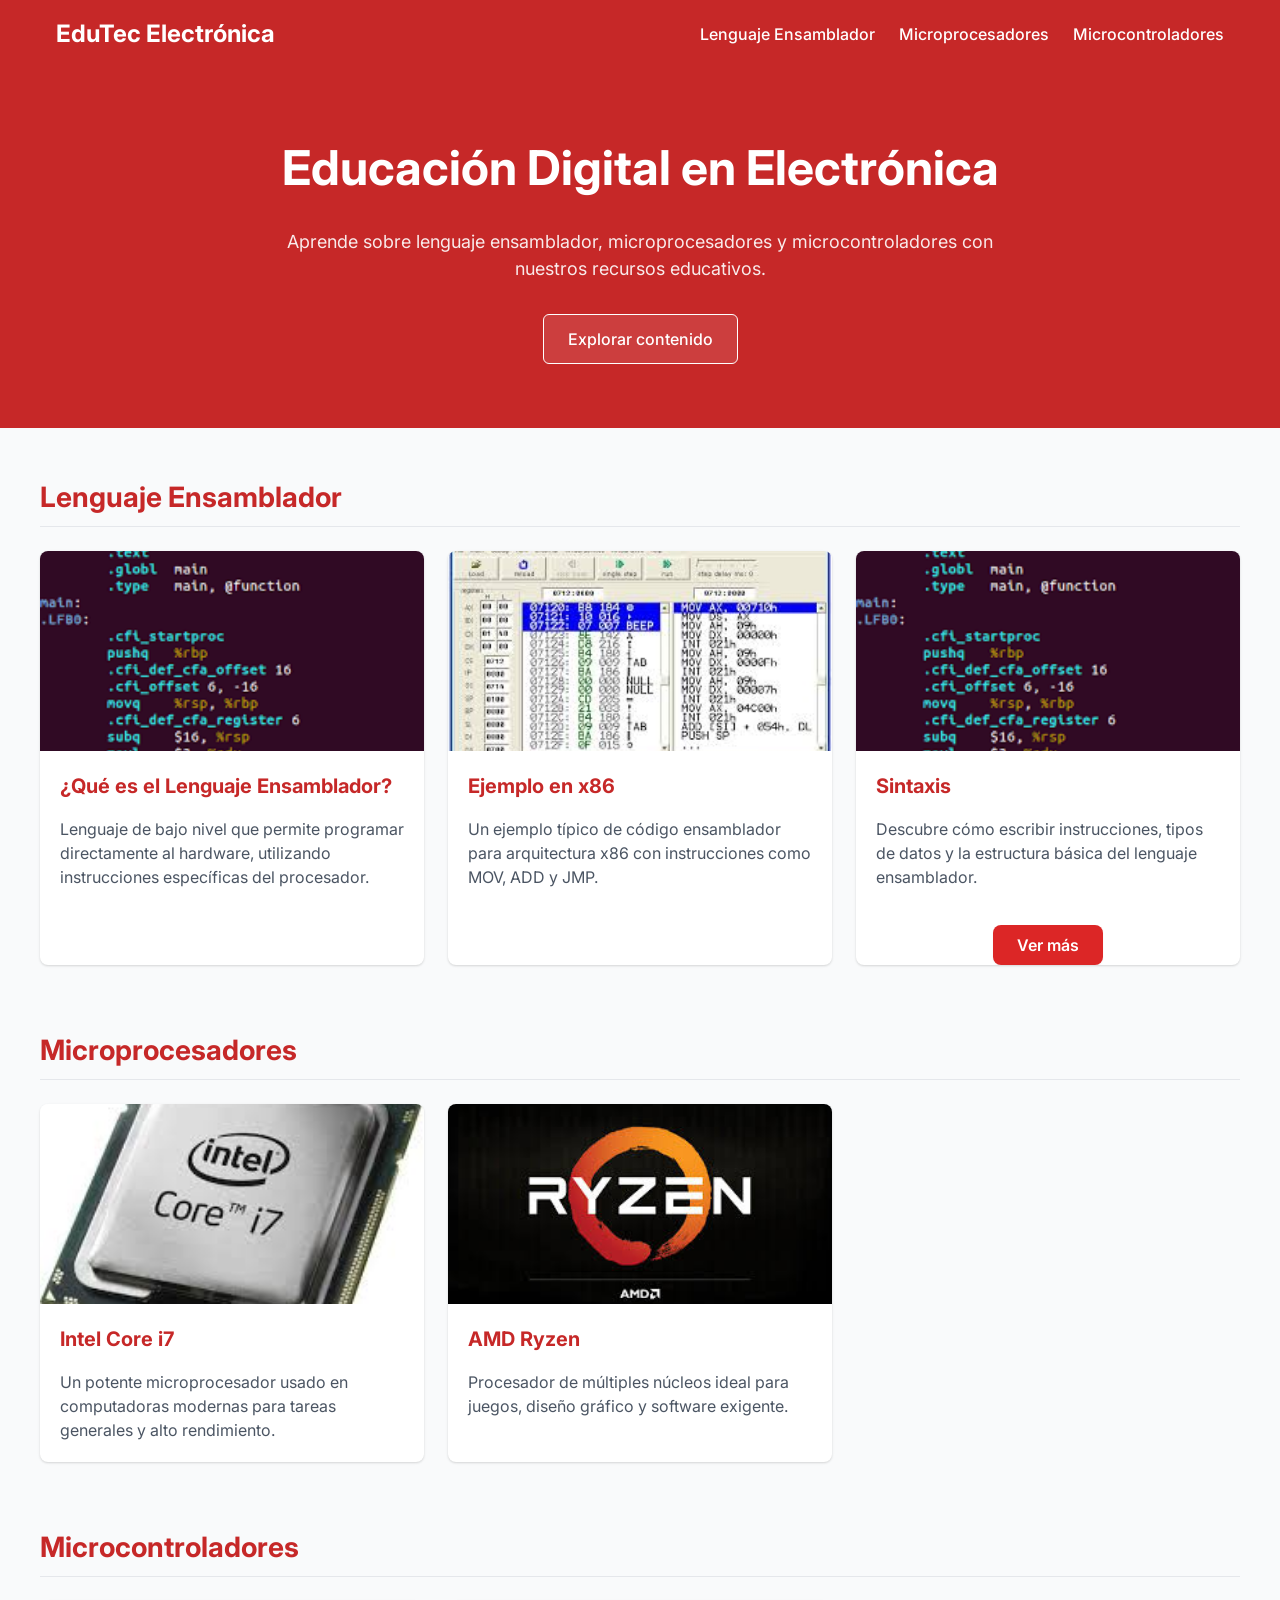
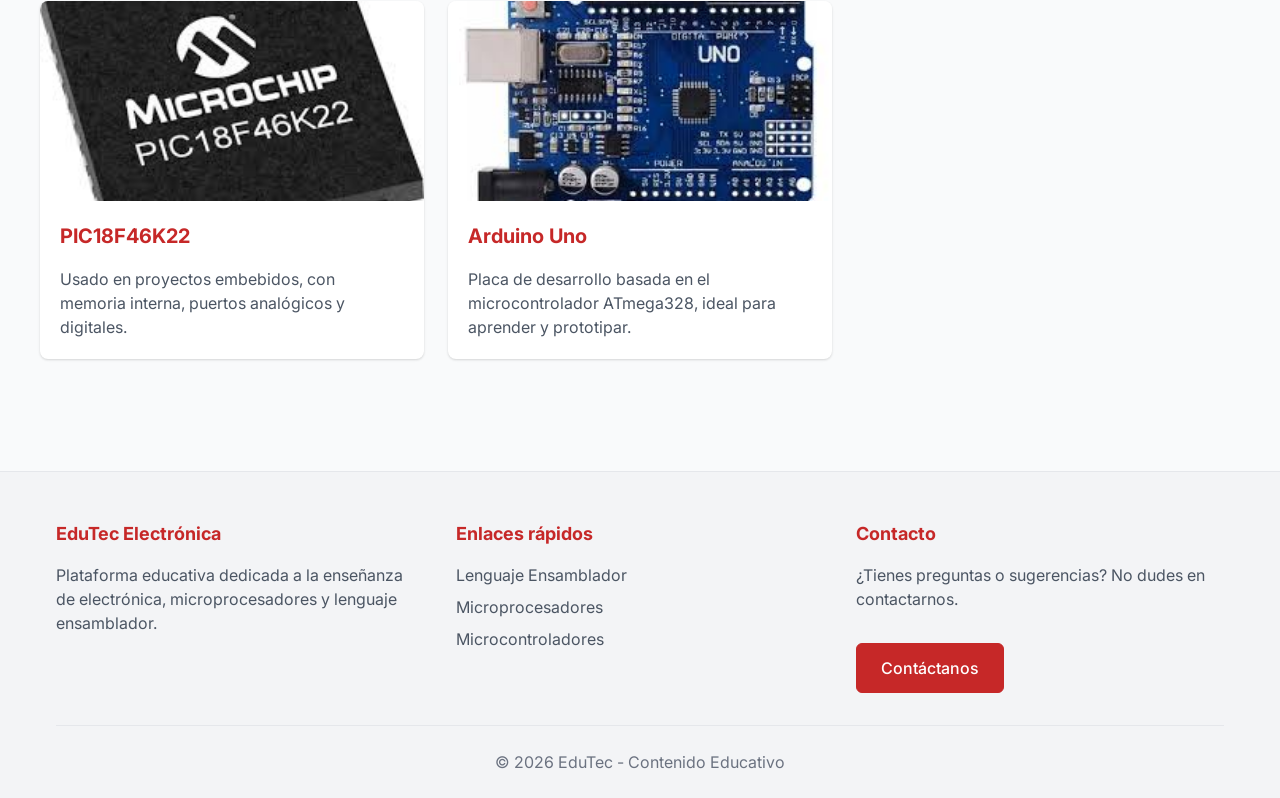
==== commit 0d69d273: "sintaxis ensamblador" ====
--- a/index.html
+++ b/index.html
@@ -68,6 +68,18 @@
                     <div class="card-content">
                         <p>Un ejemplo típico de código ensamblador para arquitectura x86 con instrucciones como MOV, ADD y JMP.</p>
                     </div>
+                </div>
+                <div class="card" data-aos="fade-up">
+                    <div class="card-image">
+                        <img src="images/codigo.png" alt="Sintaxis ensamblador">
+                    </div>
+                    <div class="card-header">
+                        <h3>Sintaxis</h3>
+                    </div>
+                    <div class="card-content">
+                        <p>Descubre cómo escribir instrucciones, tipos de datos y la estructura básica del lenguaje ensamblador.</p>
+                    </div>
+                    <a href="sintaxis-ensamblador.html" class="btn-card">Ver más</a>
                 </div>
             </div>
         </section>
--- a/styles.css
+++ b/styles.css
@@ -198,6 +198,29 @@
     background-color: rgba(255, 255, 255, 0.2);
 }
 
+/* Botón dentro de la tarjeta Sintaxis */
+.btn-card {
+    display: block;
+    margin: 1rem auto 0 auto;
+    padding: 0.5rem 1.5rem;
+    background: var(--red-600);
+    color: var(--white);
+    border: none;
+    border-radius: 0.5rem;
+    font-weight: 600;
+    text-align: center;
+    transition: background 0.2s;
+    box-shadow: var(--shadow-sm);
+    cursor: pointer;
+    width: fit-content;
+}
+
+.btn-card:hover {
+    background: var(--red-700);
+    color: var(--white);
+    text-decoration: none;
+}
+
 /* Main Content */
 .main-content {
     padding: 3rem 0;
@@ -335,6 +358,45 @@
     color: var(--gray-500);
 }
 
+/* Tabla de instrucciones ensamblador */
+.asm-table {
+    width: 100%;
+    border-collapse: collapse;
+    margin: 1.5rem 0;
+    background: var(--white);
+    box-shadow: var(--shadow-sm);
+    border-radius: 0.5rem;
+    overflow: hidden;
+    font-size: 1rem;
+}
+.asm-table th, .asm-table td {
+    padding: 0.75rem 1rem;
+    border: 1px solid var(--gray-200);
+    text-align: left;
+}
+.asm-table th {
+    background: var(--gray-100);
+    color: var(--red-700);
+    font-weight: 600;
+    letter-spacing: 0.5px;
+}
+.asm-table tr:nth-child(even) {
+    background: var(--gray-50);
+}
+.asm-table code {
+    background: var(--gray-100);
+    color: var(--red-800);
+    padding: 2px 6px;
+    border-radius: 4px;
+    font-size: 0.98em;
+}
+@media (max-width: 600px) {
+    .asm-table th, .asm-table td {
+        padding: 0.5rem 0.3rem;
+        font-size: 0.95em;
+    }
+}
+
 /* Responsive Styles */
 @media (min-width: 768px) {
     .desktop-menu {
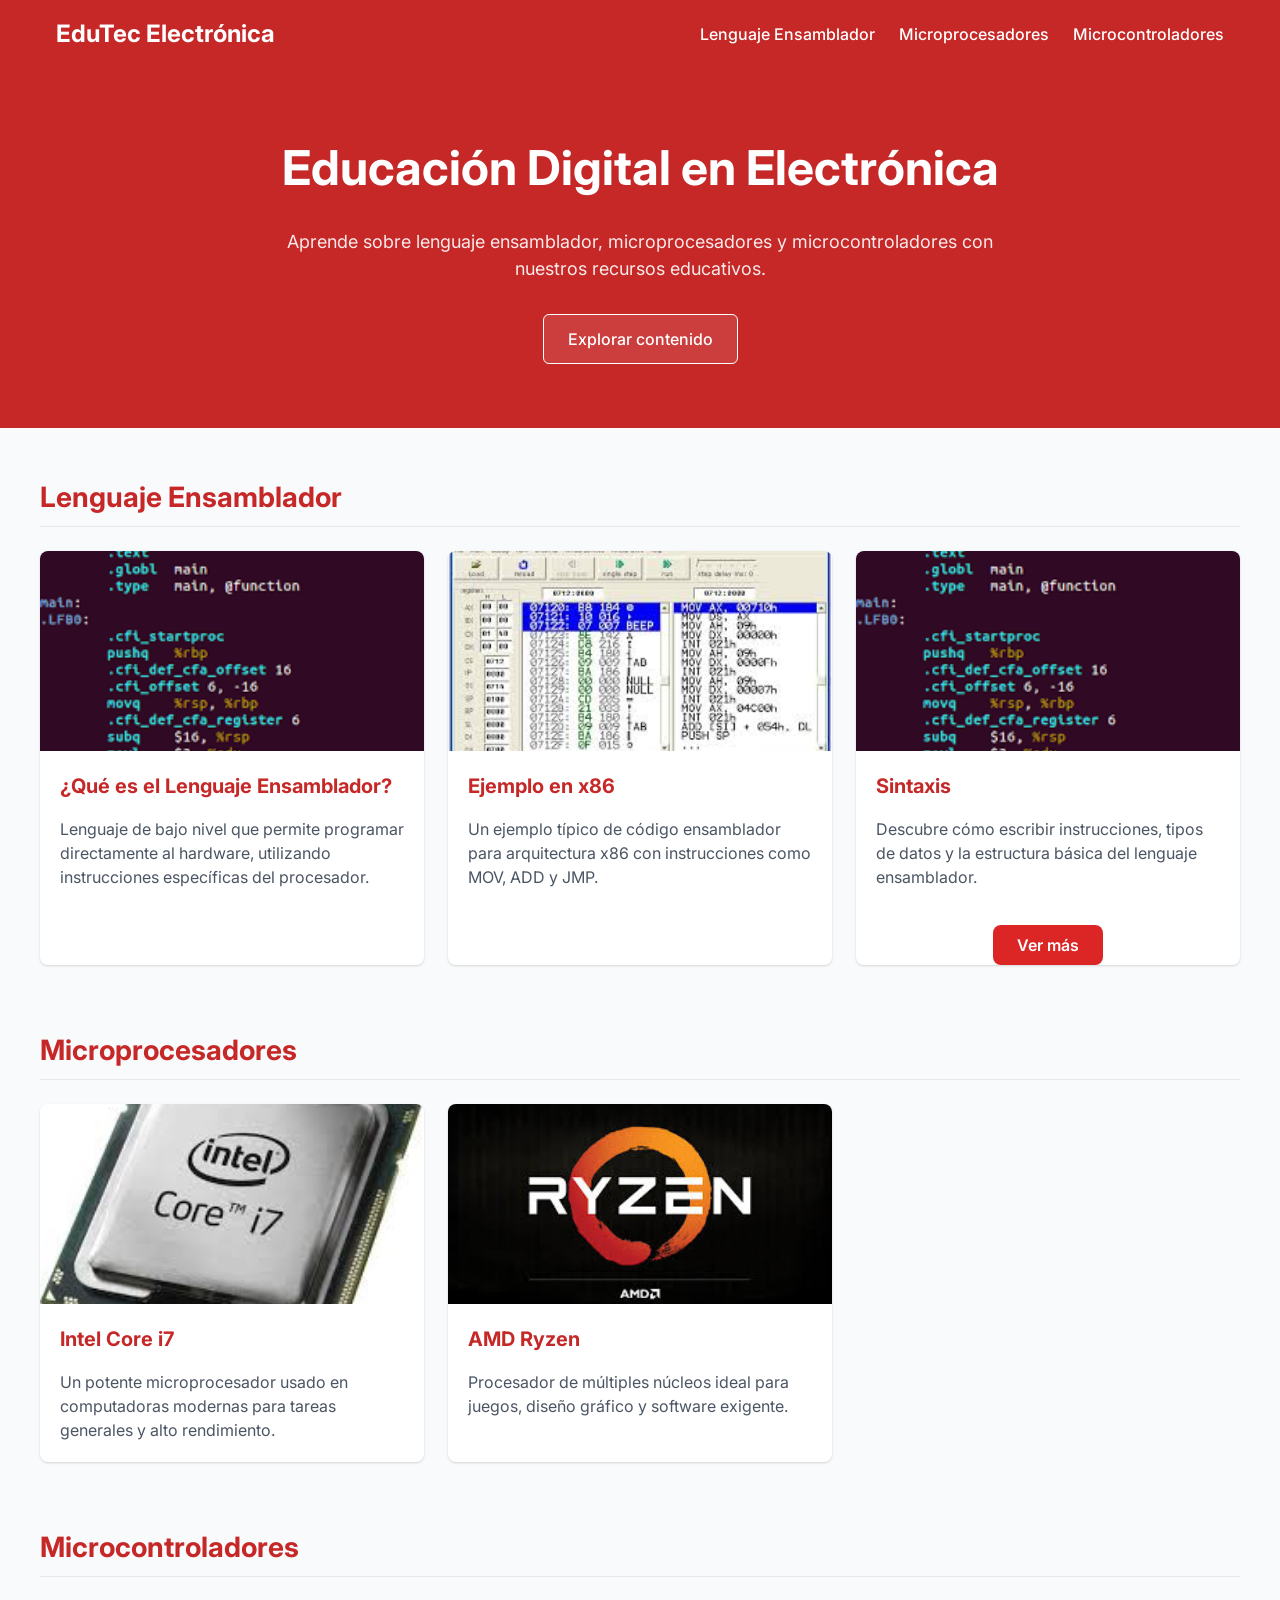
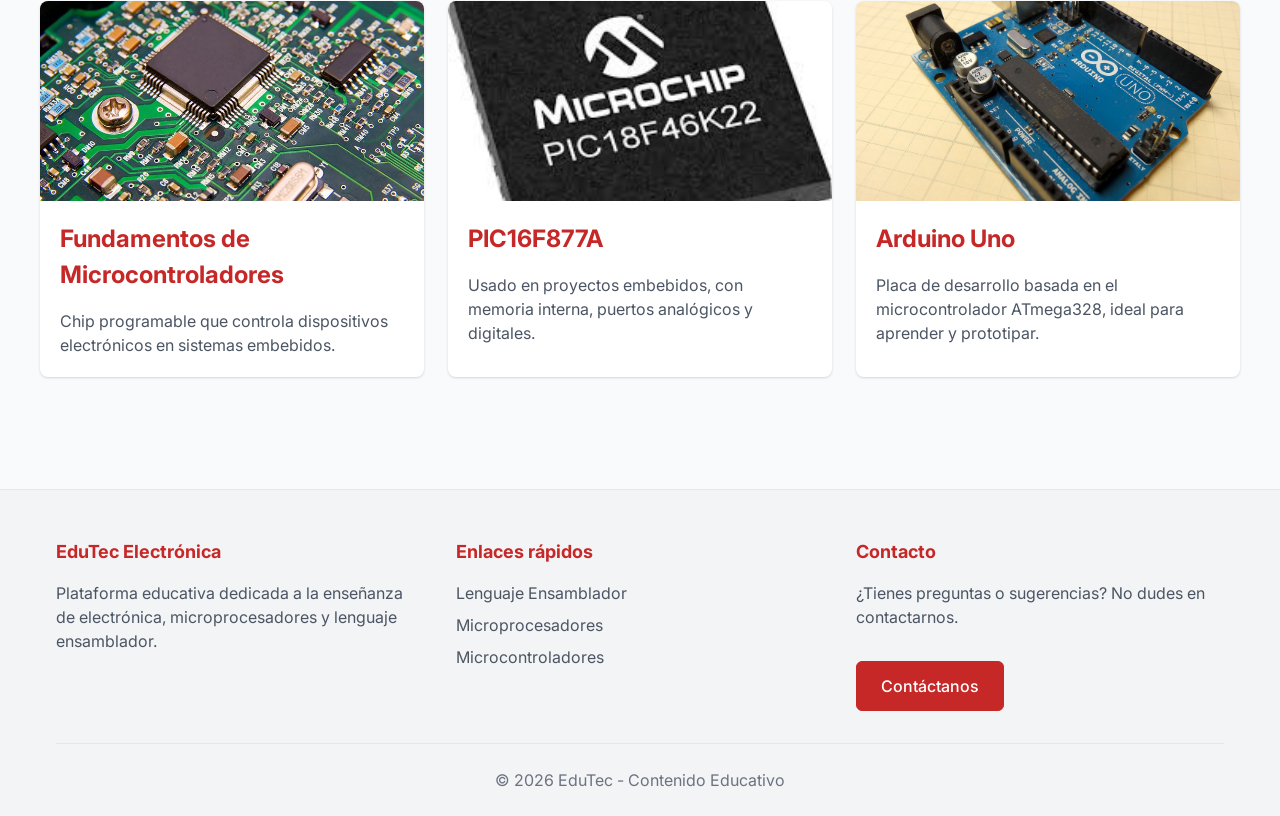
==== commit 4da597e0: "microcontroladores" ====
--- a/index.html
+++ b/index.html
@@ -113,34 +113,45 @@
             </div>
         </section>
 
-        <!-- Microcontroladores Section -->
-        <section id="microcontroladores" class="category-section">
-            <h2>Microcontroladores</h2>
-            <div class="cards-grid">
-                <div class="card" data-aos="fade-up">
-                    <div class="card-image">
-                        <img src="images/micro.jpg" alt="Microcontrolador PIC">
-                    </div>
-                    <div class="card-header">
-                        <h3>PIC18F46K22</h3>
-                    </div>
-                    <div class="card-content">
-                        <p>Usado en proyectos embebidos, con memoria interna, puertos analógicos y digitales.</p>
-                    </div>
-                </div>
-                <div class="card" data-aos="fade-up">
-                    <div class="card-image">
-                        <img src="images/arduino.jpg" alt="Arduino Uno">
-                    </div>
-                    <div class="card-header">
-                        <h3>Arduino Uno</h3>
-                    </div>
-                    <div class="card-content">
-                        <p>Placa de desarrollo basada en el microcontrolador ATmega328, ideal para aprender y prototipar.</p>
-                    </div>
-                </div>
+       <!-- Microcontroladores Section -->
+<section id="microcontroladores" class="category-section">
+    <h2>Microcontroladores</h2>
+    <div class="cards-grid">
+        <div class="card" data-aos="fade-up">
+            <div class="card-image">
+                <img src="images/microcontroladores2.jpg" alt="Microcontrolador">
             </div>
-        </section>
+            <div class="card-header">
+                <a href="fundamentos_microcontroladores.html" class="logo logo-rojo">Fundamentos de Microcontroladores</a>
+            </div>
+            <div class="card-content">
+                <p>Chip programable que controla dispositivos electrónicos en sistemas embebidos.</p>
+            </div>
+        </div>
+        <div class="card" data-aos="fade-up">
+            <div class="card-image">
+                <img src="images/micro.jpg" alt="Microcontrolador PIC">
+            </div>
+            <div class="card-header">
+                <a href="PIC16F877A.html" class="logo logo-rojo">PIC16F877A</a>
+            </div>
+            <div class="card-content">
+                <p>Usado en proyectos embebidos, con memoria interna, puertos analógicos y digitales.</p>
+            </div>
+        </div>
+        <div class="card" data-aos="fade-up">
+            <div class="card-image">
+                <img src="images/arduino2.jpg" alt="Arduino Uno">
+            </div>
+            <div class="card-header">
+                <a href="arduino_uno.html" class="logo logo-rojo">Arduino Uno</a>
+            </div>
+            <div class="card-content">
+                <p>Placa de desarrollo basada en el microcontrolador ATmega328, ideal para aprender y prototipar.</p>
+            </div>
+        </div>
+    </div>
+</section>
     </main>
 
     <!-- Footer -->
--- a/styles.css
+++ b/styles.css
@@ -424,4 +424,15 @@
     .cards-grid {
         grid-template-columns: repeat(3, 1fr);
     }
+}
+
+
+.logo-rojo {
+    color: #c62828 !important; /* Rojo intenso, puedes usar #ff5252 para un rojo más claro */
+    font-weight: bold;
+    text-decoration: none;
+}
+.logo-rojo:hover {
+    color: #ff5252 !important;
+    text-decoration: underline;
 }
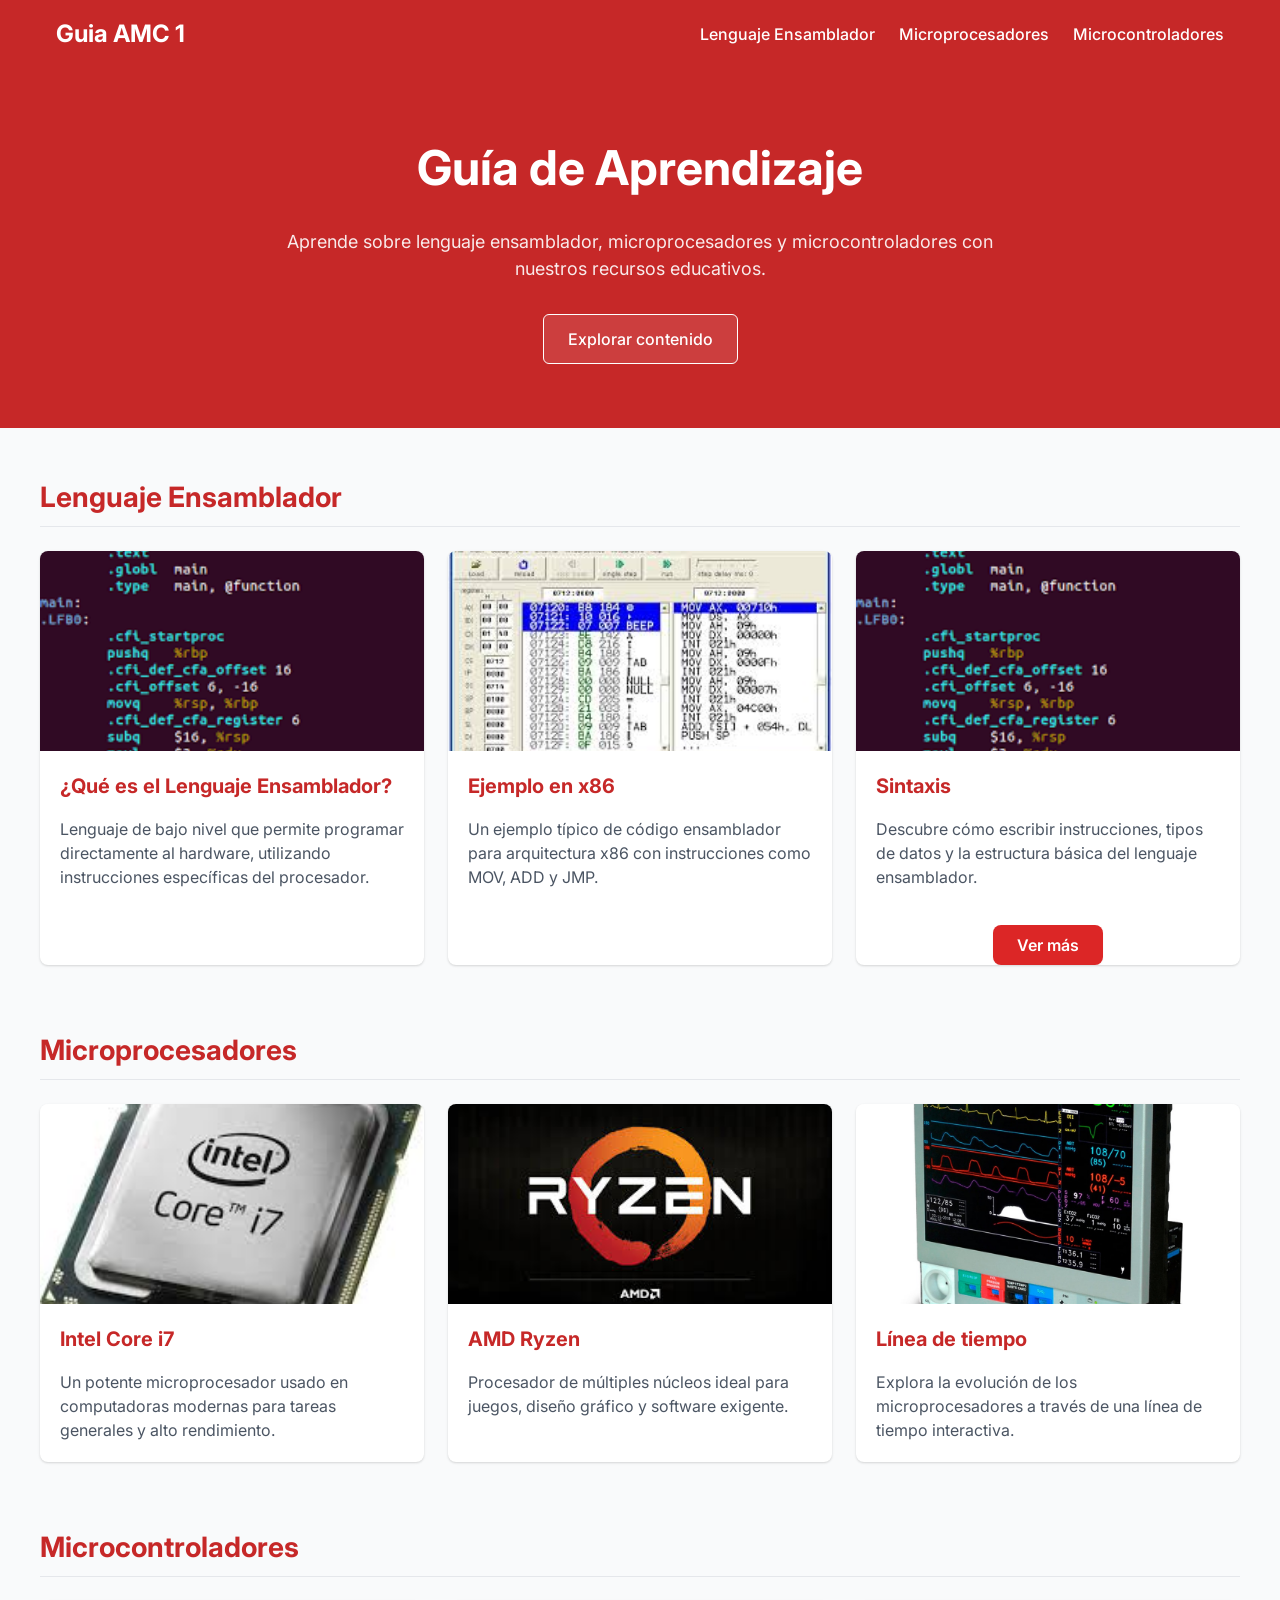
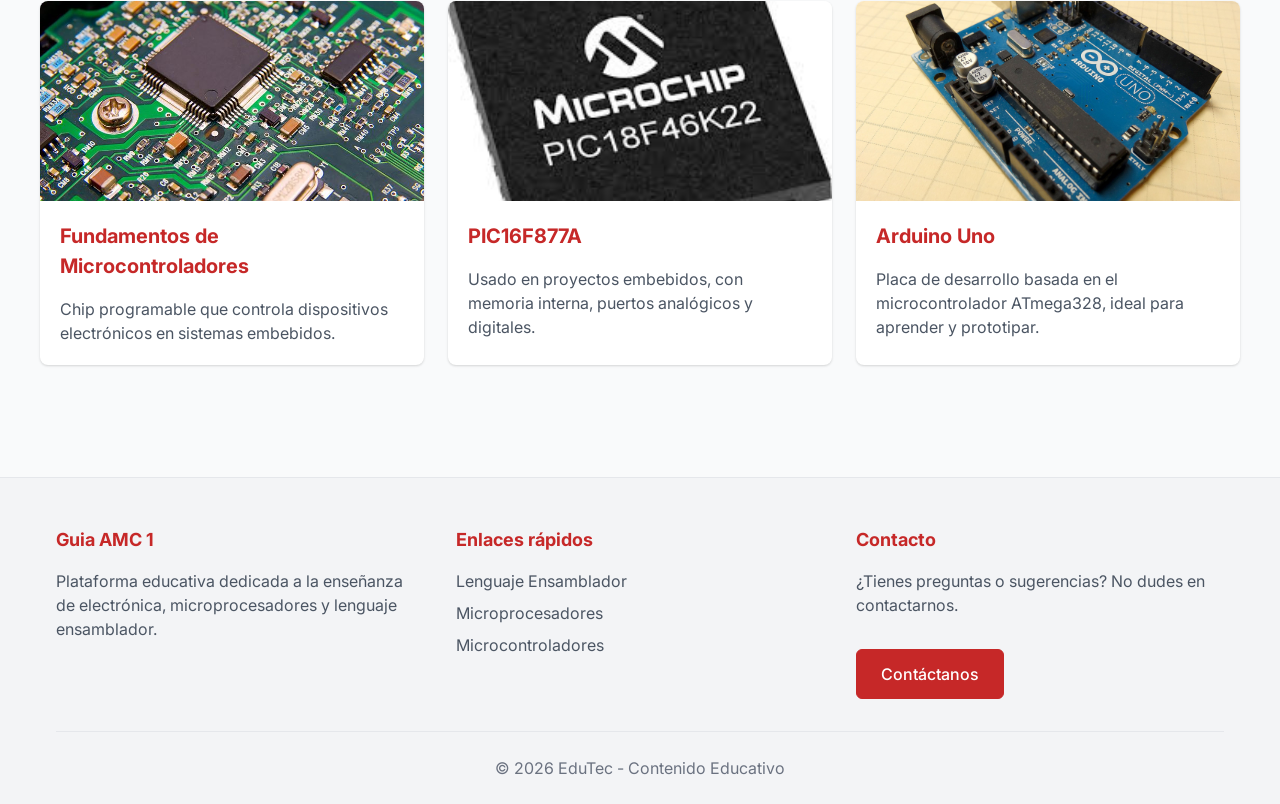
==== commit 70f20af6: "final commit" ====
--- a/index.html
+++ b/index.html
@@ -1,24 +1,27 @@
 <!DOCTYPE html>
 <html lang="es">
+
 <head>
     <meta charset="UTF-8">
     <meta name="viewport" content="width=device-width, initial-scale=1.0">
-    <title>EduTec Electrónica - Educación Digital</title>
+    <title>Guia AMC 1 - Educación Digital</title>
     <link rel="stylesheet" href="styles.css">
     <link href="https://fonts.googleapis.com/css2?family=Inter:wght@400;500;600;700&display=swap" rel="stylesheet">
 </head>
+
 <body>
     <!-- Header -->
     <header id="header" class="header">
         <div class="container header-container">
-            <a href="index.html" class="logo">EduTec Electrónica</a>
+            <a href="index.html" class="logo">Guia AMC 1</a>
             <nav class="desktop-menu">
                 <a href="#ensamblador" class="nav-link">Lenguaje Ensamblador</a>
-                <a href="timeline.html" class="nav-link">Microprocesadores</a>
+                <a href="#microprocesadores" class="nav-link">Microprocesadores</a>
                 <a href="#microcontroladores" class="nav-link">Microcontroladores</a>
             </nav>
             <button id="mobile-menu-btn" class="mobile-menu-btn" aria-label="Menú de navegación">
-                <svg xmlns="http://www.w3.org/2000/svg" width="24" height="24" viewBox="0 0 24 24" fill="none" stroke="currentColor" stroke-width="2" stroke-linecap="round" stroke-linejoin="round">
+                <svg xmlns="http://www.w3.org/2000/svg" width="24" height="24" viewBox="0 0 24 24" fill="none"
+                    stroke="currentColor" stroke-width="2" stroke-linecap="round" stroke-linejoin="round">
                     <line x1="4" x2="20" y1="12" y2="12"></line>
                     <line x1="4" x2="20" y1="6" y2="6"></line>
                     <line x1="4" x2="20" y1="18" y2="18"></line>
@@ -36,8 +39,9 @@
     <section class="hero">
         <div class="hero-overlay"></div>
         <div class="container hero-content">
-            <h1>Educación Digital en Electrónica</h1>
-            <p>Aprende sobre lenguaje ensamblador, microprocesadores y microcontroladores con nuestros recursos educativos.</p>
+            <h1>Guía de Aprendizaje</h1>
+            <p>Aprende sobre lenguaje ensamblador, microprocesadores y microcontroladores con nuestros recursos
+                educativos.</p>
             <a href="#ensamblador" class="btn">Explorar contenido</a>
         </div>
     </section>
@@ -55,7 +59,8 @@
                         <h3>¿Qué es el Lenguaje Ensamblador?</h3>
                     </div>
                     <div class="card-content">
-                        <p>Lenguaje de bajo nivel que permite programar directamente al hardware, utilizando instrucciones específicas del procesador.</p>
+                        <p>Lenguaje de bajo nivel que permite programar directamente al hardware, utilizando
+                            instrucciones específicas del procesador.</p>
                     </div>
                 </div>
                 <div class="card" data-aos="fade-up">
@@ -66,7 +71,8 @@
                         <h3>Ejemplo en x86</h3>
                     </div>
                     <div class="card-content">
-                        <p>Un ejemplo típico de código ensamblador para arquitectura x86 con instrucciones como MOV, ADD y JMP.</p>
+                        <p>Un ejemplo típico de código ensamblador para arquitectura x86 con instrucciones como MOV, ADD
+                            y JMP.</p>
                     </div>
                 </div>
                 <div class="card" data-aos="fade-up">
@@ -77,7 +83,8 @@
                         <h3>Sintaxis</h3>
                     </div>
                     <div class="card-content">
-                        <p>Descubre cómo escribir instrucciones, tipos de datos y la estructura básica del lenguaje ensamblador.</p>
+                        <p>Descubre cómo escribir instrucciones, tipos de datos y la estructura básica del lenguaje
+                            ensamblador.</p>
                     </div>
                     <a href="sintaxis-ensamblador.html" class="btn-card">Ver más</a>
                 </div>
@@ -96,7 +103,8 @@
                         <h3>Intel Core i7</h3>
                     </div>
                     <div class="card-content">
-                        <p>Un potente microprocesador usado en computadoras modernas para tareas generales y alto rendimiento.</p>
+                        <p>Un potente microprocesador usado en computadoras modernas para tareas generales y alto
+                            rendimiento.</p>
                     </div>
                 </div>
                 <div class="card" data-aos="fade-up">
@@ -110,48 +118,61 @@
                         <p>Procesador de múltiples núcleos ideal para juegos, diseño gráfico y software exigente.</p>
                     </div>
                 </div>
+                <div class="card" data-aos="fade-up" style="cursor:pointer" onclick="window.location.href='timeline.html'">
+                    <div class="card-image">
+                        <img src="images/Monitor_paciente.jpg" alt="Línea de tiempo de microprocesadores">
+                    </div>
+                    <div class="card-header">
+                        <h3><a href="timeline.html" class="card-title-link">Línea de tiempo</a></h3>
+                    </div>
+                    <div class="card-content">
+                        <p>Explora la evolución de los microprocesadores a través de una línea de tiempo interactiva.</p>
+                    </div>
+                </div>
             </div>
         </section>
 
-       <!-- Microcontroladores Section -->
-<section id="microcontroladores" class="category-section">
-    <h2>Microcontroladores</h2>
-    <div class="cards-grid">
-        <div class="card" data-aos="fade-up">
-            <div class="card-image">
-                <img src="images/microcontroladores2.jpg" alt="Microcontrolador">
-            </div>
-            <div class="card-header">
-                <a href="fundamentos_microcontroladores.html" class="logo logo-rojo">Fundamentos de Microcontroladores</a>
-            </div>
-            <div class="card-content">
-                <p>Chip programable que controla dispositivos electrónicos en sistemas embebidos.</p>
-            </div>
-        </div>
-        <div class="card" data-aos="fade-up">
-            <div class="card-image">
-                <img src="images/micro.jpg" alt="Microcontrolador PIC">
-            </div>
-            <div class="card-header">
-                <a href="PIC16F877A.html" class="logo logo-rojo">PIC16F877A</a>
-            </div>
-            <div class="card-content">
-                <p>Usado en proyectos embebidos, con memoria interna, puertos analógicos y digitales.</p>
-            </div>
-        </div>
-        <div class="card" data-aos="fade-up">
-            <div class="card-image">
-                <img src="images/arduino2.jpg" alt="Arduino Uno">
-            </div>
-            <div class="card-header">
-                <a href="arduino_uno.html" class="logo logo-rojo">Arduino Uno</a>
-            </div>
-            <div class="card-content">
-                <p>Placa de desarrollo basada en el microcontrolador ATmega328, ideal para aprender y prototipar.</p>
-            </div>
-        </div>
-    </div>
-</section>
+        <!-- Microcontroladores Section -->
+        <section id="microcontroladores" class="category-section">
+            <h2>Microcontroladores</h2>
+            <div class="cards-grid">
+                <div class="card" data-aos="fade-up">
+                    <div class="card-image">
+                        <img src="images/microcontroladores2.jpg" alt="Microcontrolador">
+                    </div>
+                    <div class="card-header">
+                        <h3><a href="fundamentos_microcontroladores.html" class="card-title-link">Fundamentos de
+                            Microcontroladores</a></h3>
+                    </div>
+                    <div class="card-content">
+                        <p>Chip programable que controla dispositivos electrónicos en sistemas embebidos.</p>
+                    </div>
+                </div>
+                <div class="card" data-aos="fade-up">
+                    <div class="card-image">
+                        <img src="images/micro.jpg" alt="Microcontrolador PIC">
+                    </div>
+                    <div class="card-header">
+                        <h3><a href="PIC16F877A.html" class="card-title-link">PIC16F877A</a></h3>
+                    </div>
+                    <div class="card-content">
+                        <p>Usado en proyectos embebidos, con memoria interna, puertos analógicos y digitales.</p>
+                    </div>
+                </div>
+                <div class="card" data-aos="fade-up">
+                    <div class="card-image">
+                        <img src="images/arduino2.jpg" alt="Arduino Uno">
+                    </div>
+                    <div class="card-header">
+                        <h3><a href="arduino_uno.html" class="card-title-link">Arduino Uno</a></h3>
+                    </div>
+                    <div class="card-content">
+                        <p>Placa de desarrollo basada en el microcontrolador ATmega328, ideal para aprender y
+                            prototipar.</p>
+                    </div>
+                </div>
+            </div>
+        </section>
     </main>
 
     <!-- Footer -->
@@ -159,8 +180,9 @@
         <div class="container">
             <div class="footer-grid">
                 <div class="footer-column">
-                    <h3>EduTec Electrónica</h3>
-                    <p>Plataforma educativa dedicada a la enseñanza de electrónica, microprocesadores y lenguaje ensamblador.</p>
+                    <h3>Guia AMC 1</h3>
+                    <p>Plataforma educativa dedicada a la enseñanza de electrónica, microprocesadores y lenguaje
+                        ensamblador.</p>
                 </div>
                 <div class="footer-column">
                     <h3>Enlaces rápidos</h3>
@@ -173,7 +195,7 @@
                 <div class="footer-column">
                     <h3>Contacto</h3>
                     <p>¿Tienes preguntas o sugerencias? No dudes en contactarnos.</p>
-                    <a href="mailto:contacto@edutec.com" class="btn">Contáctanos</a>
+                    <a href="mailto:saicobi15@gmail.com" class="btn">Contáctanos</a>
                 </div>
             </div>
             <div class="footer-bottom">
@@ -184,4 +206,5 @@
 
     <script src="script.js"></script>
 </body>
+
 </html>
--- a/styles.css
+++ b/styles.css
@@ -285,10 +285,18 @@
     padding: 1.25rem 1.25rem 0.5rem;
 }
 
-.card-header h3 {
+.card-header h3, .card-header h3 a.card-title-link {
+    color: var(--red-700);
     font-size: 1.25rem;
-    color: var(--red-700);
-    margin: 0;
+    font-weight: 700;
+    transition: color 0.2s;
+    text-decoration: none;
+    display: inline-block;
+}
+
+.card-header h3 a.card-title-link:hover {
+    color: var(--red-500);
+    text-decoration: underline;
 }
 
 .card-content {
@@ -369,20 +377,25 @@
     overflow: hidden;
     font-size: 1rem;
 }
-.asm-table th, .asm-table td {
+
+.asm-table th,
+.asm-table td {
     padding: 0.75rem 1rem;
     border: 1px solid var(--gray-200);
     text-align: left;
 }
+
 .asm-table th {
     background: var(--gray-100);
     color: var(--red-700);
     font-weight: 600;
     letter-spacing: 0.5px;
 }
+
 .asm-table tr:nth-child(even) {
     background: var(--gray-50);
 }
+
 .asm-table code {
     background: var(--gray-100);
     color: var(--red-800);
@@ -390,8 +403,11 @@
     border-radius: 4px;
     font-size: 0.98em;
 }
+
 @media (max-width: 600px) {
-    .asm-table th, .asm-table td {
+
+    .asm-table th,
+    .asm-table td {
         padding: 0.5rem 0.3rem;
         font-size: 0.95em;
     }
@@ -402,19 +418,19 @@
     .desktop-menu {
         display: flex;
     }
-    
+
     .mobile-menu-btn {
         display: none;
     }
-    
+
     .hero h1 {
         font-size: 3rem;
     }
-    
+
     .cards-grid {
         grid-template-columns: repeat(2, 1fr);
     }
-    
+
     .footer-grid {
         grid-template-columns: repeat(3, 1fr);
     }
@@ -428,11 +444,49 @@
 
 
 .logo-rojo {
-    color: #c62828 !important; /* Rojo intenso, puedes usar #ff5252 para un rojo más claro */
+    color: #c62828 !important;
+    /* Rojo intenso, puedes usar #ff5252 para un rojo más claro */
     font-weight: bold;
     text-decoration: none;
 }
+
 .logo-rojo:hover {
     color: #ff5252 !important;
     text-decoration: underline;
+}
+
+/* Hero especial para la página de sintaxis ensamblador */
+.hero-sintaxis {
+    background: linear-gradient(120deg, var(--red-700) 60%, var(--gray-100) 100%);
+    color: var(--white);
+    padding: 3.5rem 0 2.5rem 0;
+    position: relative;
+    margin-bottom: 2rem;
+}
+
+.hero-sintaxis .hero-content h1 {
+    color: var(--white);
+    font-size: 2.3rem;
+    font-weight: 700;
+    margin-bottom: 0.7rem;
+}
+
+.hero-sintaxis .hero-content p {
+    color: var(--gray-50);
+    font-size: 1.2rem;
+    max-width: 600px;
+}
+
+.hero-sintaxis .hero-overlay {
+    display: none;
+}
+
+@media (max-width: 600px) {
+    .hero-sintaxis {
+        padding: 2rem 0 1.5rem 0;
+    }
+
+    .hero-sintaxis .hero-content h1 {
+        font-size: 1.3rem;
+    }
 }
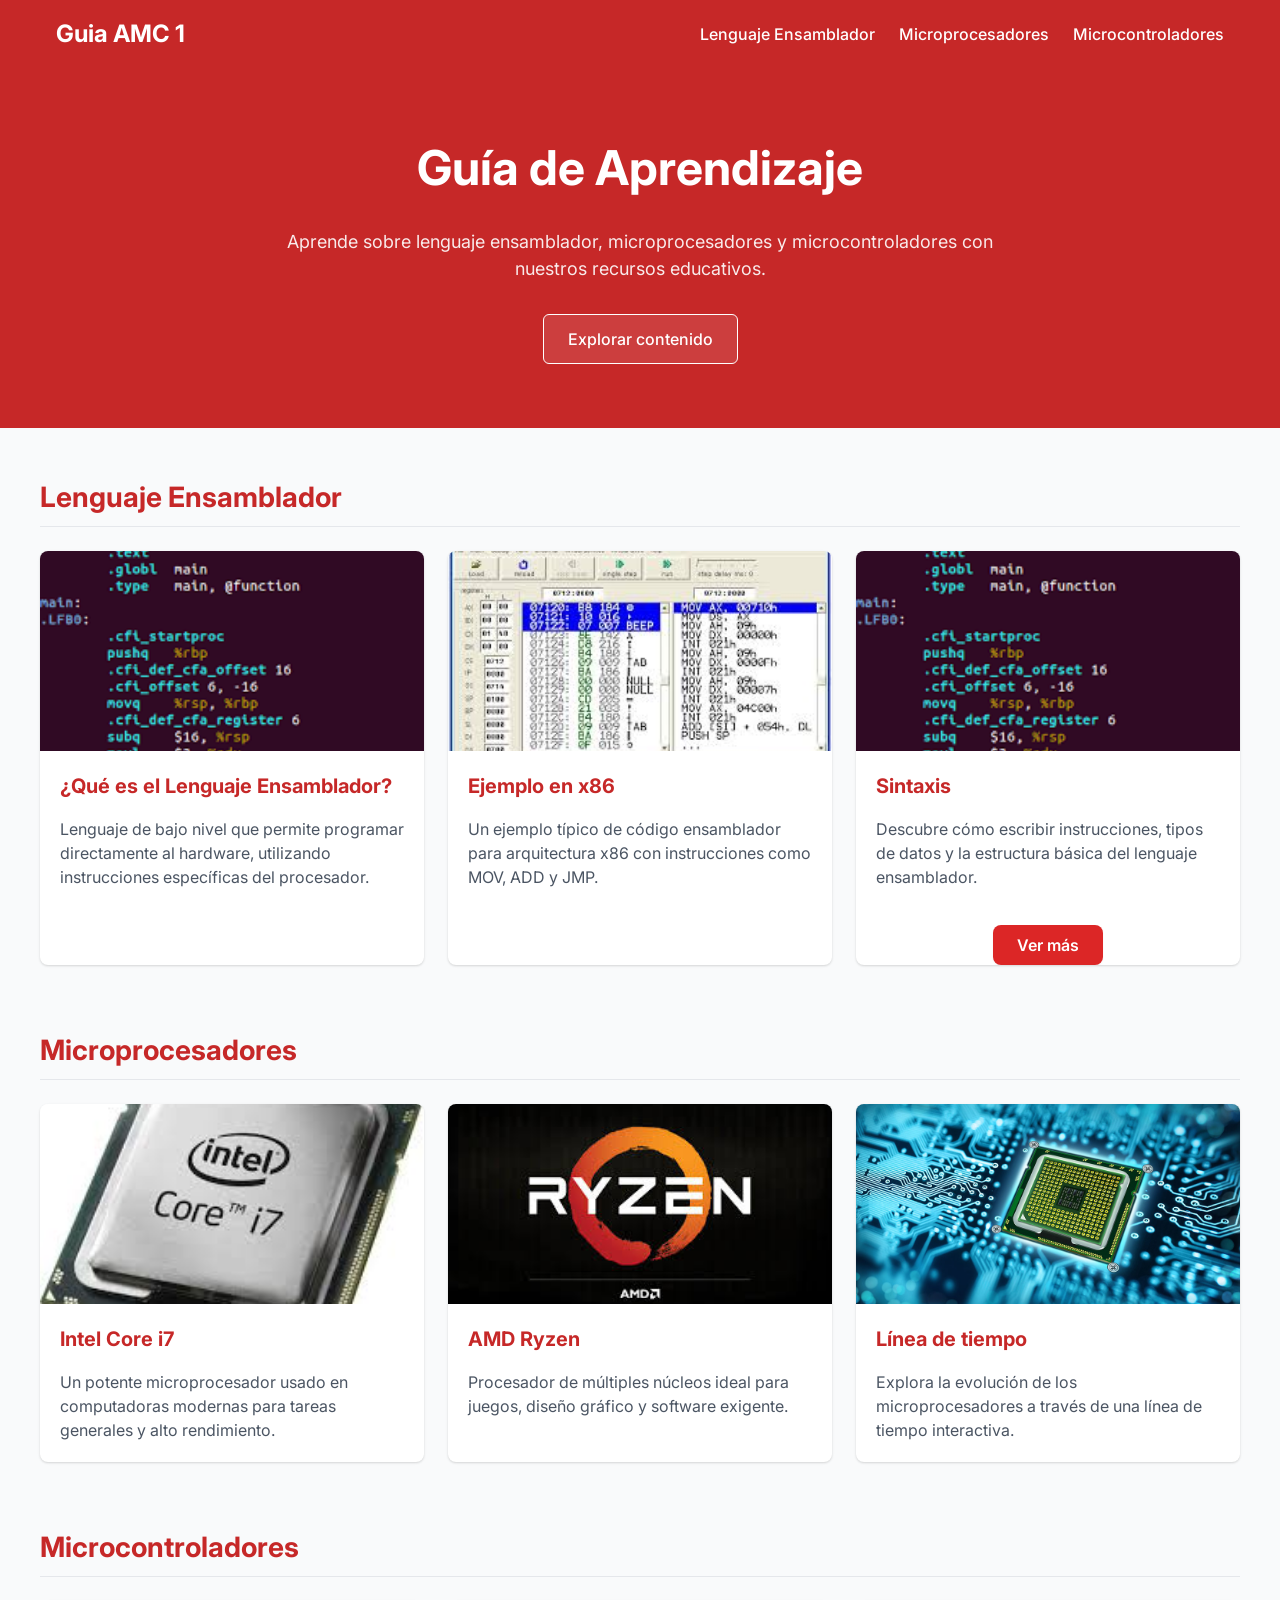
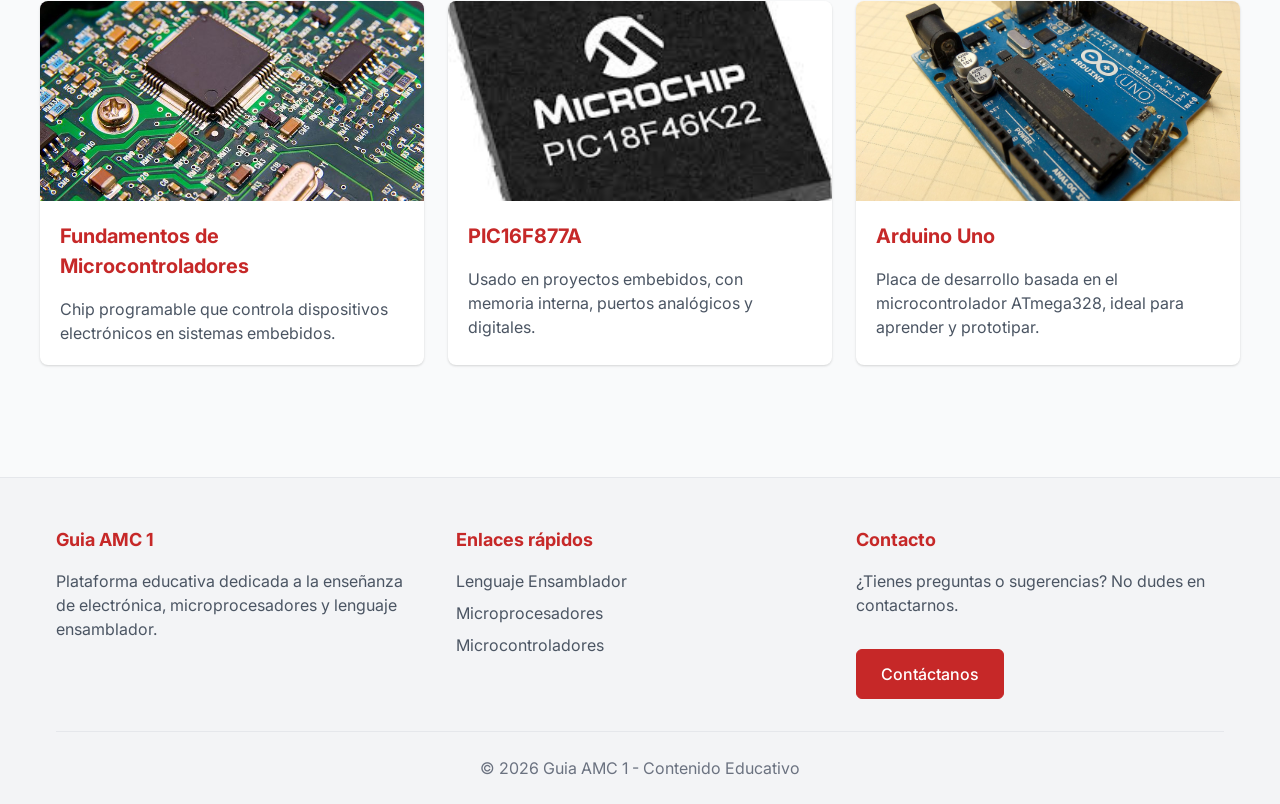
==== commit de9f7a3e: "version final" ====
--- a/index.html
+++ b/index.html
@@ -120,7 +120,7 @@
                 </div>
                 <div class="card" data-aos="fade-up" style="cursor:pointer" onclick="window.location.href='timeline.html'">
                     <div class="card-image">
-                        <img src="images/Monitor_paciente.jpg" alt="Línea de tiempo de microprocesadores">
+                        <img src="images/linea.jpeg" alt="Línea de tiempo de microprocesadores">
                     </div>
                     <div class="card-header">
                         <h3><a href="timeline.html" class="card-title-link">Línea de tiempo</a></h3>
@@ -199,7 +199,7 @@
                 </div>
             </div>
             <div class="footer-bottom">
-                <p>&copy; <span id="current-year"></span> EduTec - Contenido Educativo</p>
+                <p>&copy; <span id="current-year"></span> Guia AMC 1 - Contenido Educativo</p>
             </div>
         </div>
     </footer>
